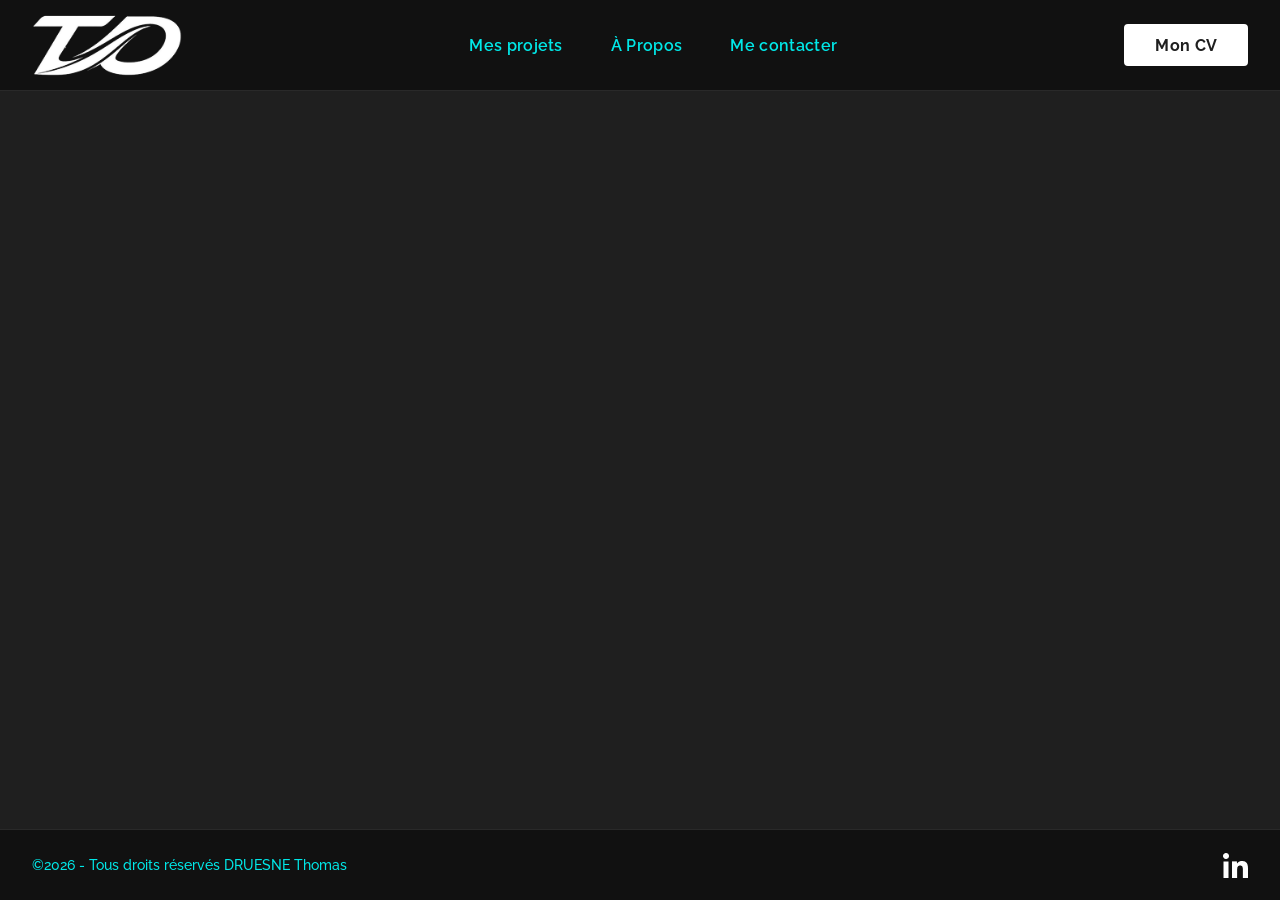
==== a-propos.html @ dc8524ae "first commit" ====
<!DOCTYPE html>
<html lang="fr">
<head>
  <meta charset="UTF-8" />
  <meta name="viewport" content="width=device-width, initial-scale=1.0" />
  <title>Portfolio - À propos</title>
  <link rel="preconnect" href="https://fonts.googleapis.com" />
  <link rel="preconnect" href="https://fonts.gstatic.com" crossorigin />
  <link rel="stylesheet" href="css/style.css" />
  <link rel="stylesheet" href="css/header-footer.css" />
  <link rel="stylesheet" href="css/a-propos.css" />
</head>
<body>

  <header>
    <div class="header-inner">
      <a href="index.html" class="logo">
        <img src="img/logo-portfolio-white.png" alt="Logo TO" />
      </a>
      <nav id="main-nav">
        <a href="projets.html">Mes projets</a>
        <a href="a-propos.html">À Propos</a>
        <a href="contact.html">Me contacter</a>
      </nav>
      <a href="cv.html" class="btn-cv">Mon CV</a>
      <button class="hamburger" id="hamburger" aria-label="Menu">
        <span></span>
        <span></span>
        <span></span>
      </button>
    </div>
  </header>

  <main>
  </main>

  <footer>
    <div class="footer-inner">
      <p class="footer-copy">©2026 - Tous droits réservés DRUESNE Thomas</p>
      <a href="https://www.linkedin.com/in/thomas-druesne-webdesign-developpeur/" class="footer-linkedin" target="_blank" rel="noopener">
        <img src="img/logo_lkd_footer.png" alt="LinkedIn" />
      </a>
    </div>
  </footer>

  <script src="js/main.js"></script>
  <script src="js/a-propos.js"></script>
</body>
</html>
---- css/style.css ----
@import url('https://fonts.googleapis.com/css2?family=Raleway:wght@300;400;500;600;700;800&display=swap');

/* ===== Variables ===== */
:root {
  --bg:        #1F1F1F;
  --primary:   #FFFFFF;
  --secondary: #00E8E8;
  --max-width: 1500px;
}

/* ===== Reset ===== */
*, *::before, *::after {
  margin: 0;
  padding: 0;
  box-sizing: border-box;
}

/* ===== Base ===== */
html {
  font-size: 16px;
  scroll-behavior: smooth;
}

body {
  font-family: 'Raleway', sans-serif;
  background-color: var(--bg);
  color: var(--primary);
  display: flex;
  flex-direction: column;
  min-height: 100vh;
}

/* ===== Conteneur ===== */
.container {
  width: 100%;
  max-width: var(--max-width);
  margin: 0 auto;
  padding: 0 2rem;
}

/* ===== Boutons globaux ===== */
.btn {
  display: inline-block;
  padding: 0.65rem 1.6rem;
  border-radius: 4px;
  font-family: 'Raleway', sans-serif;
  font-size: 0.95rem;
  font-weight: 700;
  text-decoration: none;
  letter-spacing: 0.02em;
  cursor: pointer;
  border: 2px solid transparent;
  transition: background 0.3s ease, color 0.3s ease, border-color 0.3s ease;
}

.btn-outline {
  border-color: var(--primary);
  color: var(--primary);
  background: transparent;
}

.btn-outline:hover {
  background: var(--primary);
  color: var(--bg);
}

.btn-outline-secondary {
  border-color: var(--secondary);
  color: var(--secondary);
  background: transparent;
}

.btn-outline-secondary:hover {
  background: var(--secondary);
  color: var(--bg);
}

/* Bouton filled secondaire → outline blanc au hover */
.btn-secondary-filled {
  background: var(--secondary);
  border-color: var(--secondary);
  color: var(--bg);
}

.btn-secondary-filled:hover {
  background: transparent;
  border-color: var(--primary);
  color: var(--primary);
}

/* ===== Titre de section ===== */
.section-header {
  text-align: center;
  margin-bottom: 3rem;
}

.section-title {
  font-size: 2rem;
  font-weight: 800;
  color: var(--primary);
  display: inline-block;
  position: relative;
  padding-bottom: 0.75rem;
}

.section-title::after {
  content: '';
  position: absolute;
  bottom: 0;
  left: 0;
  width: 100%;   /* même largeur que le texte du titre */
  height: 3px;
  background: var(--secondary);
  border-radius: 2px;
}

/* ===== Contenu principal ===== */
main {
  flex: 1;
}
---- css/header-footer.css ----
/* ============================================================
   HEADER
============================================================ */
header {
  width: 100%;
  background-color: #111111;
  border-bottom: 1px solid rgba(255, 255, 255, 0.1);
  position: sticky;
  top: 0;
  z-index: 100;
}

.header-inner {
  max-width: var(--max-width);
  margin: 0 auto;
  padding: 0 2rem;
  height: 90px;
  display: flex;
  align-items: center;
  justify-content: space-between;
}

.logo img {
  width: 150px;
  height: auto;
  display: block;
  object-fit: contain;
}

/* Logo texte temporaire (en attendant logo-portfolio-white.png) */
.logo-text {
  font-family: 'Raleway', sans-serif;
  font-size: 2.4rem;
  font-weight: 800;
  color: var(--primary);
  letter-spacing: -0.04em;
  font-style: italic;
}

.logo-text span {
  color: var(--secondary);
}

/* Nav links */
header nav {
  display: flex;
  align-items: center;
  gap: 3rem;
}

header nav a {
  position: relative;
  color: var(--secondary);
  text-decoration: none;
  font-size: 1rem;
  font-weight: 600;
  letter-spacing: 0.02em;
  transition: color 0.3s ease;
}

/* Trait progressif gauche → droite */
header nav a::after {
  content: '';
  position: absolute;
  bottom: -5px;
  left: 0;
  width: 0;
  height: 2px;
  background-color: var(--primary);
  transition: width 0.35s ease;
}

header nav a:hover {
  color: var(--primary);
}

header nav a:hover::after {
  width: 100%;
}

/* Bouton Mon CV */
.btn-cv {
  display: inline-block;
  padding: 0.6rem 1.8rem;
  border: 2px solid var(--primary);
  border-radius: 4px;
  color: var(--bg);
  background: var(--primary);
  text-decoration: none;
  font-family: 'Raleway', sans-serif;
  font-size: 1rem;
  font-weight: 700;
  letter-spacing: 0.02em;
  transition: background 0.3s ease, color 0.3s ease, border-color 0.3s ease;
}

.btn-cv:hover {
  background: transparent;
  color: var(--secondary);
  border-color: var(--secondary);
}

/* Hamburger */
.hamburger {
  display: none;
  flex-direction: column;
  gap: 5px;
  cursor: pointer;
  background: none;
  border: none;
  padding: 0;
}

.hamburger span {
  display: block;
  width: 26px;
  height: 2px;
  background-color: var(--primary);
  transition: transform 0.3s, opacity 0.3s;
}

/* ============================================================
   FOOTER
============================================================ */
footer {
  width: 100%;
  background-color: #111111;
  border-top: 1px solid rgba(255, 255, 255, 0.1);
}

.footer-inner {
  max-width: var(--max-width);
  margin: 0 auto;
  padding: 1.4rem 2rem;
  display: flex;
  align-items: center;
  justify-content: space-between;
}

.footer-copy {
  color: var(--secondary);
  font-size: 0.875rem;
  font-weight: 500;
}

.footer-linkedin img {
  width: 25px;
  height: 25px;
  display: block;
  transition: opacity 0.2s;
}

.footer-linkedin:hover img {
  opacity: 0.7;
}

/* ============================================================
   RESPONSIVE HEADER / FOOTER
============================================================ */

/* Laptop — 1200px */
@media (max-width: 1200px) {
  header nav {
    gap: 2rem;
  }
}

/* Tablette — 900px */
@media (max-width: 900px) {
  .header-inner {
    height: 70px;
  }

  .logo img {
    width: 140px;
    height: auto;
  }

  header nav {
    display: none;
    position: fixed;
    top: 70px;
    left: 0;
    width: 100%;
    flex-direction: column;
    align-items: center;
    gap: 2rem;
    padding: 2rem 0;
    background-color: #111111;
    z-index: 999;
  }

  header nav.open {
    display: flex;
  }

  .btn-cv {
    display: none;
  }

  .hamburger {
    display: flex;
  }
}

/* Mobile — 400px */
@media (max-width: 400px) {
  .header-inner {
    padding: 0 1rem;
    height: 60px;
  }

  .logo img {
    width: 110px;
  }

  header nav {
    top: 60px;
  }

  .footer-inner {
    padding: 1rem;
    flex-direction: column;
    gap: 0.75rem;
    text-align: center;
  }
}
---- css/a-propos.css ----
/* Styles spécifiques à la page À propos */
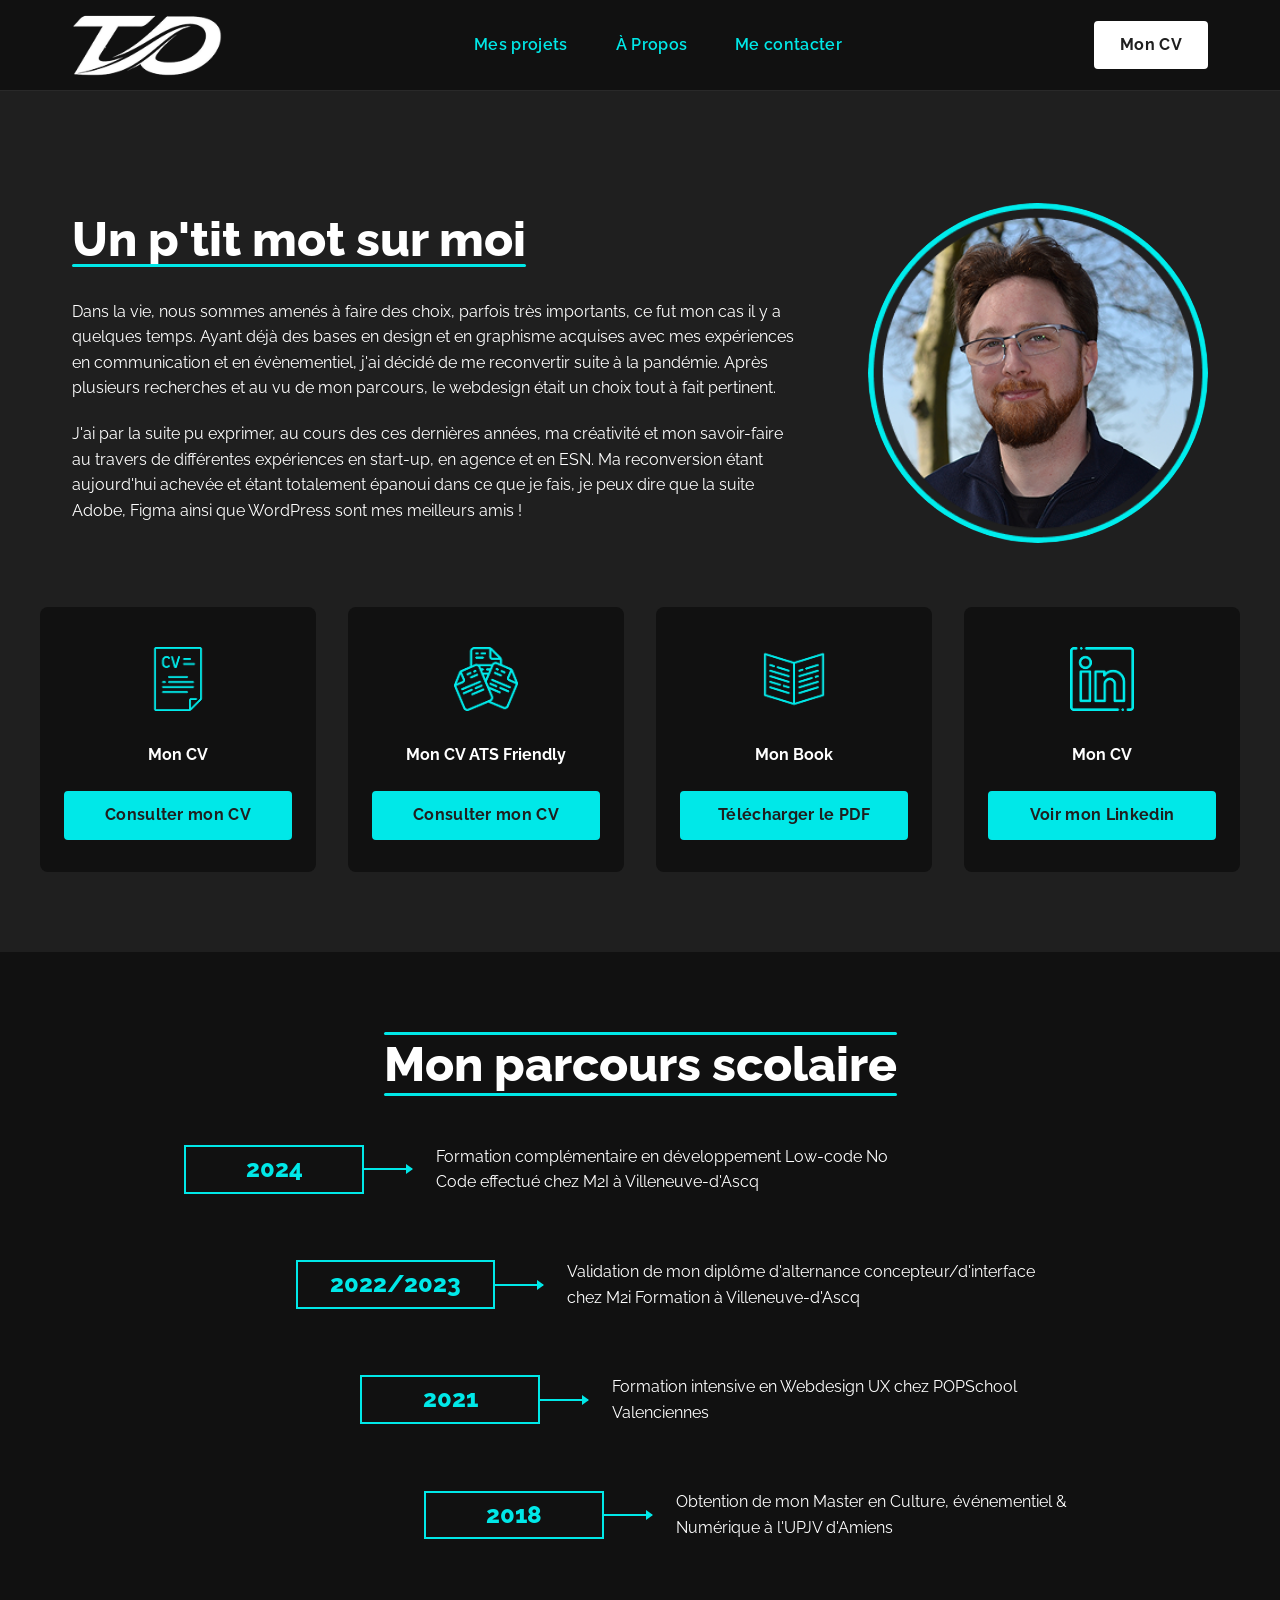
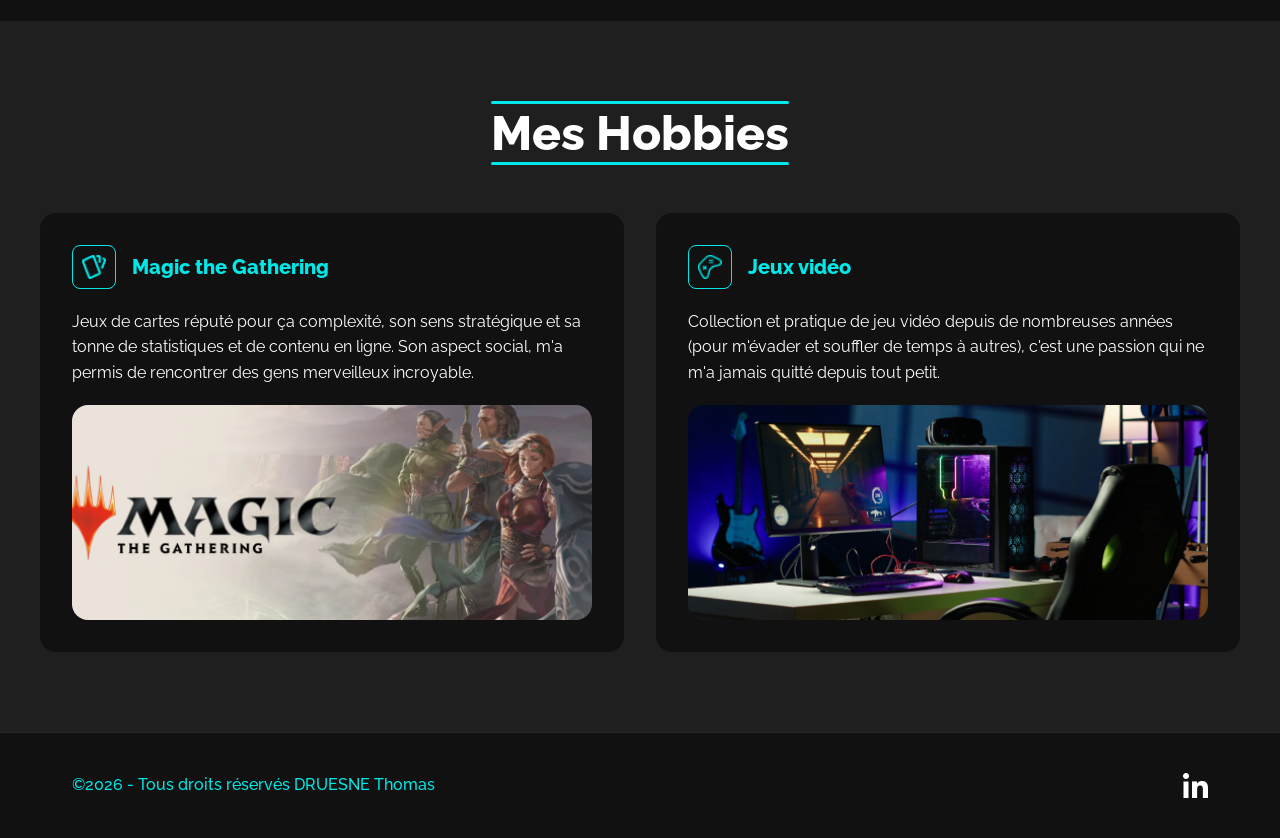
==== commit 862a7c21: "MAJ cards projet + paga à propos" ====
--- a/a-propos.html
+++ b/a-propos.html
@@ -32,6 +32,141 @@
   </header>
 
   <main>
+
+    <!-- ===== INTRO ===== -->
+    <section class="apropos-intro">
+      <div class="apropos-intro-inner">
+        <div class="apropos-intro-content">
+          <h1 class="apropos-title">Un p'tit mot sur moi</h1>
+          <p>Dans la vie, nous sommes amenés à faire des choix, parfois très importants, ce fut mon cas il y a quelques temps. Ayant déjà des bases en design et en graphisme acquises avec mes expériences en communication et en évènementiel, j'ai décidé de me reconvertir suite à la pandémie. Après plusieurs recherches et au vu de mon parcours, le webdesign était un choix tout à fait pertinent.</p>
+          <p>J'ai par la suite pu exprimer, au cours des ces dernières années, ma créativité et mon savoir-faire au travers de différentes expériences en start-up, en agence et en ESN. Ma reconversion étant aujourd'hui achevée et étant totalement épanoui dans ce que je fais, je peux dire que la suite Adobe, Figma ainsi que WordPress sont mes meilleurs amis !</p>
+        </div>
+        <div class="apropos-intro-photo">
+          <img src="img/photo_profil_a_propos.png" alt="Thomas Druesne" />
+        </div>
+      </div>
+    </section>
+
+    <!-- ===== CARDS ===== -->
+    <section class="apropos-cards-section">
+      <div class="apropos-cards-inner">
+        <div class="apropos-cards-track" id="apropos-track">
+
+          <div class="apropos-card">
+            <div class="apropos-card-picto">
+              <img src="img/picto_cv_a_propos.png" alt="Mon CV" />
+            </div>
+            <h3>Mon CV</h3>
+            <a href="img/CV_DRUESNE_Thomas.pdf" class="btn btn-secondary-filled" download>Consulter mon CV</a>
+          </div>
+
+          <div class="apropos-card">
+            <div class="apropos-card-picto">
+              <img src="img/picto_cv_ats_a_propos.png" alt="Mon CV ATS Friendly" />
+            </div>
+            <h3>Mon CV ATS Friendly</h3>
+            <a href="#" class="btn btn-secondary-filled">Consulter mon CV</a>
+          </div>
+
+          <div class="apropos-card">
+            <div class="apropos-card-picto">
+              <img src="img/picto_book_a_propos.png" alt="Mon Book" />
+            </div>
+            <h3>Mon Book</h3>
+            <a href="#" class="btn btn-secondary-filled">Télécharger le PDF</a>
+          </div>
+
+          <div class="apropos-card">
+            <div class="apropos-card-picto">
+              <img src="img/picto_linkedin_a_propos.png" alt="LinkedIn" />
+            </div>
+            <h3>Mon CV</h3>
+            <a href="https://www.linkedin.com/in/thomas-druesne-webdesign-developpeur/" class="btn btn-secondary-filled" target="_blank" rel="noopener">Voir mon Linkedin</a>
+          </div>
+
+        </div>
+
+        <div class="apropos-cards-nav" id="apropos-nav">
+          <button class="apropos-nav-btn" id="apropos-prev" aria-label="Précédent">&#8249;</button>
+          <button class="apropos-nav-btn" id="apropos-next" aria-label="Suivant">&#8250;</button>
+        </div>
+      </div>
+    </section>
+
+    <!-- ===== PARCOURS SCOLAIRE ===== -->
+    <section class="scolaire">
+      <div class="scolaire-inner">
+        <div class="section-header">
+          <h2 class="section-title section-title--lines">Mon parcours scolaire</h2>
+        </div>
+        <div class="scolaire-list">
+
+          <div class="scolaire-item">
+            <div class="scolaire-year-box">2024</div>
+            <div class="scolaire-connector"></div>
+            <p class="scolaire-desc">Formation complémentaire en développement Low-code No Code effectué chez M2I à Villeneuve-d'Ascq</p>
+          </div>
+
+          <div class="scolaire-item">
+            <div class="scolaire-year-box">2022/2023</div>
+            <div class="scolaire-connector"></div>
+            <p class="scolaire-desc">Validation de mon diplôme d'alternance concepteur/d'interface chez M2i Formation à Villeneuve-d'Ascq</p>
+          </div>
+
+          <div class="scolaire-item">
+            <div class="scolaire-year-box">2021</div>
+            <div class="scolaire-connector"></div>
+            <p class="scolaire-desc">Formation intensive en Webdesign UX chez POPSchool Valenciennes</p>
+          </div>
+
+          <div class="scolaire-item">
+            <div class="scolaire-year-box">2018</div>
+            <div class="scolaire-connector"></div>
+            <p class="scolaire-desc">Obtention de mon Master en Culture, événementiel &amp; Numérique à l'UPJV d'Amiens</p>
+          </div>
+
+        </div>
+      </div>
+    </section>
+
+    <!-- ===== HOBBIES ===== -->
+    <section class="hobbies">
+      <div class="hobbies-inner">
+        <div class="section-header">
+          <h2 class="section-title section-title--lines">Mes Hobbies</h2>
+        </div>
+        <div class="hobbies-grid">
+
+          <div class="hobbies-card">
+            <div class="hobbies-card-header">
+              <div class="hobbies-picto-box">
+                <img src="img/picto_cards_hobbies.png" alt="Magic the Gathering" />
+              </div>
+              <h3>Magic the Gathering</h3>
+            </div>
+            <p class="hobbies-desc">Jeux de cartes réputé pour ça complexité, son sens stratégique et sa tonne de statistiques et de contenu en ligne. Son aspect social, m'a permis de rencontrer des gens merveilleux incroyable.</p>
+            <div class="hobbies-img">
+              <img src="img/img_hobby_mtg_a_propos.png" alt="Magic the Gathering" />
+            </div>
+          </div>
+
+          <div class="hobbies-card">
+            <div class="hobbies-card-header">
+              <div class="hobbies-picto-box">
+                <img src="img/picto_manette_hobbies.png" alt="Jeux vidéo" />
+              </div>
+              <h3>Jeux vidéo</h3>
+            </div>
+            <p class="hobbies-desc">Collection et pratique de jeu vidéo depuis de nombreuses années (pour m'évader et souffler de temps à autres), c'est une passion qui ne m'a jamais quitté depuis tout petit.</p>
+            <div class="hobbies-img">
+              <img src="img/img_hobby_jv_a_propos.png" alt="Jeux vidéo" />
+            </div>
+          </div>
+
+        </div>
+      </div>
+    </section>
+
   </main>
 
   <footer>
--- a/css/style.css
+++ b/css/style.css
@@ -1,11 +1,35 @@
 @import url('https://fonts.googleapis.com/css2?family=Raleway:wght@300;400;500;600;700;800&display=swap');
+
+/* ============================================================
+   GLOBAL STYLES - SPACING SYSTEM
+
+   This portfolio uses a 4px grid-based spacing system.
+   Base unit: 0.25rem = 4px (html font-size: 16px)
+
+   Standardized values:
+   - Font sizes: 0.75rem, 1rem, 1.25rem, 1.5rem, 2rem, 2.5rem, 3rem, 4rem
+   - Spacing: 0.25rem, 0.5rem, 0.75rem, 1rem, 1.25rem, 1.5rem, 2rem, 2.5rem, 3rem, etc.
+   - Gaps: same as spacing values
+
+   Design Tokens:
+   - --bg: #1F1F1F (dark background)
+   - --primary: #FFFFFF (white text/borders)
+   - --secondary: #00E8E8 (cyan accent)
+   - --max-width: 1200px (container max-width)
+
+   Responsive Breakpoints:
+   - Desktop: 1200px+
+   - Laptop: 1200px
+   - Tablet: 900px
+   - Mobile: 400px
+============================================================ */
 
 /* ===== Variables ===== */
 :root {
   --bg:        #1F1F1F;
   --primary:   #FFFFFF;
   --secondary: #00E8E8;
-  --max-width: 1500px;
+  --max-width: 1200px;
 }
 
 /* ===== Reset ===== */
@@ -28,6 +52,11 @@
   display: flex;
   flex-direction: column;
   min-height: 100vh;
+  line-height: 1.3rem;
+}
+
+h1, h2, h3, h4, h5, h6 {
+  line-height: 2rem;
 }
 
 /* ===== Conteneur ===== */
@@ -41,10 +70,10 @@
 /* ===== Boutons globaux ===== */
 .btn {
   display: inline-block;
-  padding: 0.65rem 1.6rem;
+  padding: 0.75rem 1.5rem;
   border-radius: 4px;
   font-family: 'Raleway', sans-serif;
-  font-size: 0.95rem;
+  font-size: 1rem;
   font-weight: 700;
   text-decoration: none;
   letter-spacing: 0.02em;
@@ -75,7 +104,7 @@
   color: var(--bg);
 }
 
-/* Bouton filled secondaire → outline blanc au hover */
+/* Bouton filled secondaire → fond blanc au hover */
 .btn-secondary-filled {
   background: var(--secondary);
   border-color: var(--secondary);
@@ -83,9 +112,9 @@
 }
 
 .btn-secondary-filled:hover {
-  background: transparent;
+  background: var(--primary);
   border-color: var(--primary);
-  color: var(--primary);
+  color: var(--bg);
 }
 
 /* ===== Titre de section ===== */
@@ -100,7 +129,7 @@
   color: var(--primary);
   display: inline-block;
   position: relative;
-  padding-bottom: 0.75rem;
+  padding-bottom: 1rem;
 }
 
 .section-title::after {
@@ -118,3 +147,44 @@
 main {
   flex: 1;
 }
+
+/* ===== Back to top ===== */
+.back-to-top {
+  position: fixed;
+  bottom: 2rem;
+  right: 2rem;
+  width: 48px;
+  height: 48px;
+  border-radius: 50%;
+  background: var(--secondary);
+  border: none;
+  cursor: pointer;
+  display: flex;
+  align-items: center;
+  justify-content: center;
+  z-index: 999;
+  opacity: 0;
+  visibility: hidden;
+  transform: translateY(12px);
+  transition: opacity 0.35s ease, visibility 0.35s ease, transform 0.35s ease,
+              background 0.3s ease;
+}
+
+.back-to-top.visible {
+  opacity: 1;
+  visibility: visible;
+  transform: translateY(0);
+}
+
+.back-to-top svg {
+  stroke: var(--bg);
+  transition: stroke 0.3s ease;
+}
+
+.back-to-top:hover {
+  background: var(--primary);
+}
+
+.back-to-top:hover svg {
+  stroke: var(--secondary);
+}
--- a/css/header-footer.css
+++ b/css/header-footer.css
@@ -1,3 +1,11 @@
+/* ============================================================
+   HEADER & FOOTER
+
+   SPACING SYSTEM: 4px grid
+   All spacing and dimensions follow multiples of 4px (0.25rem increments)
+   Font sizes: 0.75rem, 1rem, 1.25rem, 1.5rem, 2rem, 2.5rem, etc.
+============================================================ */
+
 /* ============================================================
    HEADER
 ============================================================ */
@@ -8,6 +16,7 @@
   position: sticky;
   top: 0;
   z-index: 100;
+  margin-bottom: 32px;
 }
 
 .header-inner {
@@ -30,7 +39,7 @@
 /* Logo texte temporaire (en attendant logo-portfolio-white.png) */
 .logo-text {
   font-family: 'Raleway', sans-serif;
-  font-size: 2.4rem;
+  font-size: 2.5rem;
   font-weight: 800;
   color: var(--primary);
   letter-spacing: -0.04em;
@@ -81,7 +90,7 @@
 /* Bouton Mon CV */
 .btn-cv {
   display: inline-block;
-  padding: 0.6rem 1.8rem;
+  padding: 0.75rem 1.5rem;
   border: 2px solid var(--primary);
   border-radius: 4px;
   color: var(--bg);
@@ -104,7 +113,7 @@
 .hamburger {
   display: none;
   flex-direction: column;
-  gap: 5px;
+  gap: 0.25rem;
   cursor: pointer;
   background: none;
   border: none;
@@ -131,7 +140,7 @@
 .footer-inner {
   max-width: var(--max-width);
   margin: 0 auto;
-  padding: 1.4rem 2rem;
+  padding: 1.5rem 2rem;
   display: flex;
   align-items: center;
   justify-content: space-between;
@@ -139,7 +148,7 @@
 
 .footer-copy {
   color: var(--secondary);
-  font-size: 0.875rem;
+  font-size: 1rem;
   font-weight: 500;
 }
 
@@ -148,6 +157,7 @@
   height: 25px;
   display: block;
   transition: opacity 0.2s;
+  margin: 16px 0;
 }
 
 .footer-linkedin:hover img {
--- a/css/a-propos.css
+++ b/css/a-propos.css
@@ -1 +1,576 @@
-/* Styles spécifiques à la page À propos */
+/* ============================================================
+   PAGE À PROPOS
+
+   SPACING SYSTEM: 4px grid
+   BREAKPOINTS: 1200px (laptop), 900px (tablet), 400px (mobile)
+============================================================ */
+
+/* ============================================================
+   INTRO
+============================================================ */
+.apropos-intro {
+  padding: 5rem 2rem 4rem;
+  max-width: var(--max-width);
+  margin: 0 auto;
+}
+
+.apropos-intro-inner {
+  display: flex;
+  align-items: center;
+  justify-content: space-between;
+  gap: 4rem;
+}
+
+.apropos-intro-content {
+  flex: 1;
+}
+
+.apropos-title {
+  font-size: 3rem;
+  font-weight: 800;
+  color: var(--primary);
+  display: inline-block;
+  position: relative;
+  padding-bottom: 0.75rem;
+  margin-bottom: 2rem;
+}
+
+.apropos-title::after {
+  content: '';
+  position: absolute;
+  bottom: 0;
+  left: 0;
+  width: 100%;
+  height: 3px;
+  background: var(--secondary);
+  border-radius: 2px;
+}
+
+.apropos-intro-content p {
+  font-size: 1rem;
+  color: var(--primary);
+  line-height: 1.6em;
+  margin-bottom: 1.25rem;
+}
+
+.apropos-intro-content p:last-child {
+  margin-bottom: 0;
+}
+
+/* Photo circulaire avec animation au hover */
+.apropos-intro-photo {
+  flex-shrink: 0;
+  position: relative;
+  display: inline-block;
+}
+
+.apropos-intro-photo img {
+  width: 340px;
+  height: 340px;
+  border-radius: 50%;
+  object-fit: cover;
+  display: block;
+}
+
+/* Cercle qui s'agrandit depuis le bord de la photo au hover */
+.apropos-intro-photo::after {
+  content: '';
+  position: absolute;
+  inset: 0;
+  border-radius: 50%;
+  border: 3px solid var(--secondary);
+  opacity: 0;
+  transform: scale(1);
+  transition: transform 0.45s ease, opacity 0.35s ease;
+  pointer-events: none;
+}
+
+.apropos-intro-photo:hover::after {
+  opacity: 1;
+  transform: scale(1.08);
+}
+
+/* ============================================================
+   CARDS
+============================================================ */
+.apropos-cards-section {
+  padding: 0 2rem 5rem;
+}
+
+.apropos-cards-inner {
+  max-width: var(--max-width);
+  margin: 0 auto;
+  position: relative;
+}
+
+.apropos-cards-track {
+  display: grid;
+  grid-template-columns: repeat(4, 1fr);
+  gap: 2rem;
+}
+
+.apropos-card {
+  background: #111111;
+  border-radius: 8px;
+  padding: 2rem 1.5rem;
+  display: flex;
+  flex-direction: column;
+  align-items: center;
+  text-align: center;
+  gap: 1.25rem;
+  transition: box-shadow 0.3s ease;
+}
+
+.apropos-card:hover {
+  box-shadow: 0 0 20px rgba(0, 237, 237, 0.3);
+}
+
+.apropos-card-picto {
+  display: flex;
+  align-items: center;
+  justify-content: center;
+  height: 80px;
+}
+
+.apropos-card-picto img {
+  width: 64px;
+  height: 64px;
+  object-fit: contain;
+}
+
+.apropos-card h3 {
+  font-size: 1rem;
+  font-weight: 700;
+  color: var(--primary);
+}
+
+.apropos-card .btn {
+  width: 100%;
+  text-align: center;
+  margin-top: auto;
+}
+
+/* Boutons nav carousel (masqués sur desktop) */
+.apropos-cards-nav {
+  display: none;
+  justify-content: center;
+  gap: 1rem;
+  margin-top: 1.5rem;
+}
+
+.apropos-nav-btn {
+  width: 40px;
+  height: 40px;
+  border-radius: 50%;
+  border: 2px solid var(--secondary);
+  background: transparent;
+  color: var(--secondary);
+  font-size: 1.5rem;
+  line-height: 1;
+  cursor: pointer;
+  display: flex;
+  align-items: center;
+  justify-content: center;
+  transition: background 0.3s ease, color 0.3s ease;
+}
+
+.apropos-nav-btn:hover {
+  background: var(--secondary);
+  color: var(--bg);
+}
+
+/* ============================================================
+   TITRE DOUBLE LIGNE
+   (section-title--lines est défini dans index.css,
+    on le redéclare ici car a-propos ne charge pas index.css)
+============================================================ */
+.section-title--lines {
+  font-size: 3rem;
+  display: inline-block;
+  position: relative;
+  padding-top: 1rem;
+  padding-bottom: 1rem;
+}
+
+.section-title--lines::before {
+  content: '';
+  position: absolute;
+  top: 0;
+  left: 0;
+  width: 100%;
+  height: 3px;
+  background: var(--secondary);
+  border-radius: 2px;
+}
+
+.section-title--lines::after {
+  content: '';
+  position: absolute;
+  bottom: 0;
+  left: 0;
+  width: 100%;
+  height: 3px;
+  background: var(--secondary);
+  border-radius: 2px;
+}
+
+/* ============================================================
+   PARCOURS SCOLAIRE
+============================================================ */
+.scolaire {
+  background: #111111;
+  padding: 5rem 2rem;
+}
+
+.scolaire-inner {
+  max-width: var(--max-width);
+  margin: 0 auto;
+}
+
+.scolaire-list {
+  margin-top: 1rem;
+}
+
+.scolaire-item {
+  display: flex;
+  align-items: center;
+  margin-bottom: 4rem;
+}
+
+.scolaire-item:last-child {
+  margin-bottom: 0;
+}
+
+/* Indentation croissante vers la droite */
+.scolaire-item:nth-child(1) { padding-left: 9rem; }
+.scolaire-item:nth-child(2) { padding-left: 16rem; }
+.scolaire-item:nth-child(3) { padding-left: 20rem; }
+.scolaire-item:nth-child(4) { padding-left: 24rem; }
+
+/* Boîte année */
+.scolaire-year-box {
+  border: 2px solid var(--secondary);
+  padding: 0.75rem 2rem;
+  min-width: 180px;
+  text-align: center;
+  font-size: 1.5rem;
+  font-weight: 800;
+  color: var(--secondary);
+  flex-shrink: 0;
+  white-space: nowrap;
+}
+
+/* Ligne de connexion avec flèche */
+.scolaire-connector {
+  position: relative;
+  width: 3rem;
+  height: 2px;
+  background: var(--secondary);
+  flex-shrink: 0;
+}
+
+.scolaire-connector::after {
+  content: '';
+  position: absolute;
+  right: -1px;
+  top: 50%;
+  transform: translateY(-50%);
+  width: 0;
+  height: 0;
+  border-top: 5px solid transparent;
+  border-bottom: 5px solid transparent;
+  border-left: 7px solid var(--secondary);
+}
+
+/* Texte de description */
+.scolaire-desc {
+  font-size: 1rem;
+  color: var(--primary);
+  line-height: 1.6em;
+  padding-left: 1.5rem;
+  max-width: 500px;
+}
+
+/* ============================================================
+   HOBBIES
+============================================================ */
+.hobbies {
+  padding: 5rem 2rem;
+}
+
+.hobbies-inner {
+  max-width: var(--max-width);
+  margin: 0 auto;
+}
+
+.hobbies-grid {
+  display: grid;
+  grid-template-columns: 1fr 1fr;
+  gap: 2rem;
+}
+
+.hobbies-card {
+  background: #111111;
+  border-radius: 16px;
+  padding: 2rem;
+  display: flex;
+  flex-direction: column;
+  gap: 1.25rem;
+  transition: box-shadow 0.3s ease;
+  cursor: pointer;
+}
+
+.hobbies-card:hover {
+  box-shadow: 0 0 20px rgba(0, 237, 237, 0.3);
+}
+
+.hobbies-card-header {
+  display: flex;
+  align-items: center;
+  gap: 1rem;
+}
+
+/* Boîte picto avec bordure cyan */
+.hobbies-picto-box {
+  width: 44px;
+  height: 44px;
+  border: 1px solid var(--secondary);
+  border-radius: 8px;
+  display: flex;
+  align-items: center;
+  justify-content: center;
+  flex-shrink: 0;
+  transition: transform 0.3s ease;
+}
+
+.hobbies-picto-box img {
+  width: 24px;
+  height: 24px;
+  object-fit: contain;
+  transition: transform 0.3s ease;
+}
+
+.hobbies-card:hover .hobbies-picto-box {
+  transform: scale(1.15);
+}
+
+.hobbies-card:hover .hobbies-picto-box img {
+  transform: scale(1.1);
+}
+
+.hobbies-card h3 {
+  font-size: 1.25rem;
+  font-weight: 800;
+  color: var(--secondary);
+}
+
+.hobbies-desc {
+  font-size: 1rem;
+  color: var(--primary);
+  line-height: 1.6em;
+}
+
+/* Image en bas de la card */
+.hobbies-img {
+  border-radius: 16px;
+  overflow: hidden;
+  margin-top: auto;
+}
+
+.hobbies-img img {
+  width: 100%;
+  height: 215px;
+  display: block;
+  object-fit: cover;
+}
+
+/* ============================================================
+   RESPONSIVE
+============================================================ */
+
+/* Laptop — 1200px */
+@media (max-width: 1200px) {
+  .apropos-intro-photo img {
+    width: 280px;
+    height: 280px;
+  }
+
+  /* Le pseudo-element suit automatiquement via inset: 0 */
+
+  .apropos-intro-inner {
+    gap: 3rem;
+  }
+
+  /* Scolaire : indentation légèrement réduite à 1200px */
+  .scolaire-item:nth-child(1) { padding-left: 7rem; }
+  .scolaire-item:nth-child(2) { padding-left: 13rem; }
+  .scolaire-item:nth-child(3) { padding-left: 17rem; }
+  .scolaire-item:nth-child(4) { padding-left: 21rem; }
+
+  .scolaire-year-box {
+    font-size: 1.35rem;
+    padding: 0.7rem 1.75rem;
+    min-width: 170px;
+  }
+}
+
+/* Tablette — 900px */
+@media (max-width: 900px) {
+  .apropos-intro {
+    padding: 4rem 2rem 3rem;
+  }
+
+  .apropos-cards-section {
+    padding: 0 2rem 4rem;
+  }
+
+  .apropos-intro-inner {
+    flex-direction: column-reverse;
+    gap: 2.5rem;
+    text-align: center;
+  }
+
+  .apropos-title::after {
+    left: 50%;
+    transform: translateX(-50%);
+  }
+
+  .apropos-intro-photo img {
+    width: 220px;
+    height: 220px;
+  }
+
+  /* Carousel sur tablette : 2 cards visibles */
+  .apropos-cards-inner {
+    overflow: hidden;
+  }
+
+  .apropos-cards-track {
+    display: flex;
+    transition: transform 0.4s ease;
+  }
+
+  .apropos-card {
+    flex: 0 0 calc(50% - 1rem);
+    min-width: calc(50% - 1rem);
+  }
+
+  .apropos-cards-nav {
+    display: flex;
+  }
+
+  /* Scolaire tablette : suppression de l'indentation, layout horizontal conservé */
+  .scolaire-item:nth-child(1),
+  .scolaire-item:nth-child(2),
+  .scolaire-item:nth-child(3),
+  .scolaire-item:nth-child(4) {
+    padding-left: 0;
+  }
+
+  .scolaire-item {
+    margin-bottom: 2.5rem;
+  }
+
+  .scolaire-year-box {
+    font-size: 1.1rem;
+    min-width: 130px;
+    padding: 0.6rem 1rem;
+  }
+
+  .scolaire-connector {
+    width: 1.5rem;
+  }
+
+  .scolaire-desc {
+    max-width: none;
+    font-size: 0.9rem;
+  }
+
+  /* Hobbies tablette : 1 colonne */
+  .hobbies-grid {
+    grid-template-columns: 1fr;
+  }
+
+  .hobbies {
+    padding: 4rem 2rem;
+  }
+
+  .hobbies-img img {
+    height: 180px;
+  }
+}
+
+/* Mobile — 400px */
+@media (max-width: 400px) {
+  .apropos-intro {
+    padding: 3rem 1rem 2.5rem;
+  }
+
+  .apropos-cards-section {
+    padding: 0 1rem 3rem;
+  }
+
+  .apropos-title {
+    font-size: 2rem;
+  }
+
+  .apropos-intro-photo img {
+    width: 180px;
+    height: 180px;
+  }
+
+  /* 1 card visible sur mobile */
+  .apropos-card {
+    flex: 0 0 100%;
+    min-width: 100%;
+  }
+
+  .apropos-cards-track {
+    gap: 1rem;
+  }
+
+  /* Scolaire mobile : empilement vertical */
+  .scolaire {
+    padding: 3rem 1rem;
+  }
+
+  .scolaire-item {
+    flex-direction: column;
+    align-items: flex-start;
+    gap: 0.75rem;
+    margin-bottom: 2rem;
+  }
+
+  .scolaire-connector {
+    display: none;
+  }
+
+  .scolaire-year-box {
+    min-width: unset;
+    font-size: 1rem;
+    padding: 0.5rem 1.25rem;
+  }
+
+  .scolaire-desc {
+    padding-left: 0;
+    max-width: 100%;
+    font-size: 0.875rem;
+  }
+
+  /* Hobbies mobile */
+  .hobbies {
+    padding: 3rem 1rem;
+  }
+
+  .hobbies-card {
+    padding: 1.5rem;
+  }
+
+  .hobbies-card h3 {
+    font-size: 1.1rem;
+  }
+
+  .hobbies-img img {
+    height: 150px;
+  }
+}
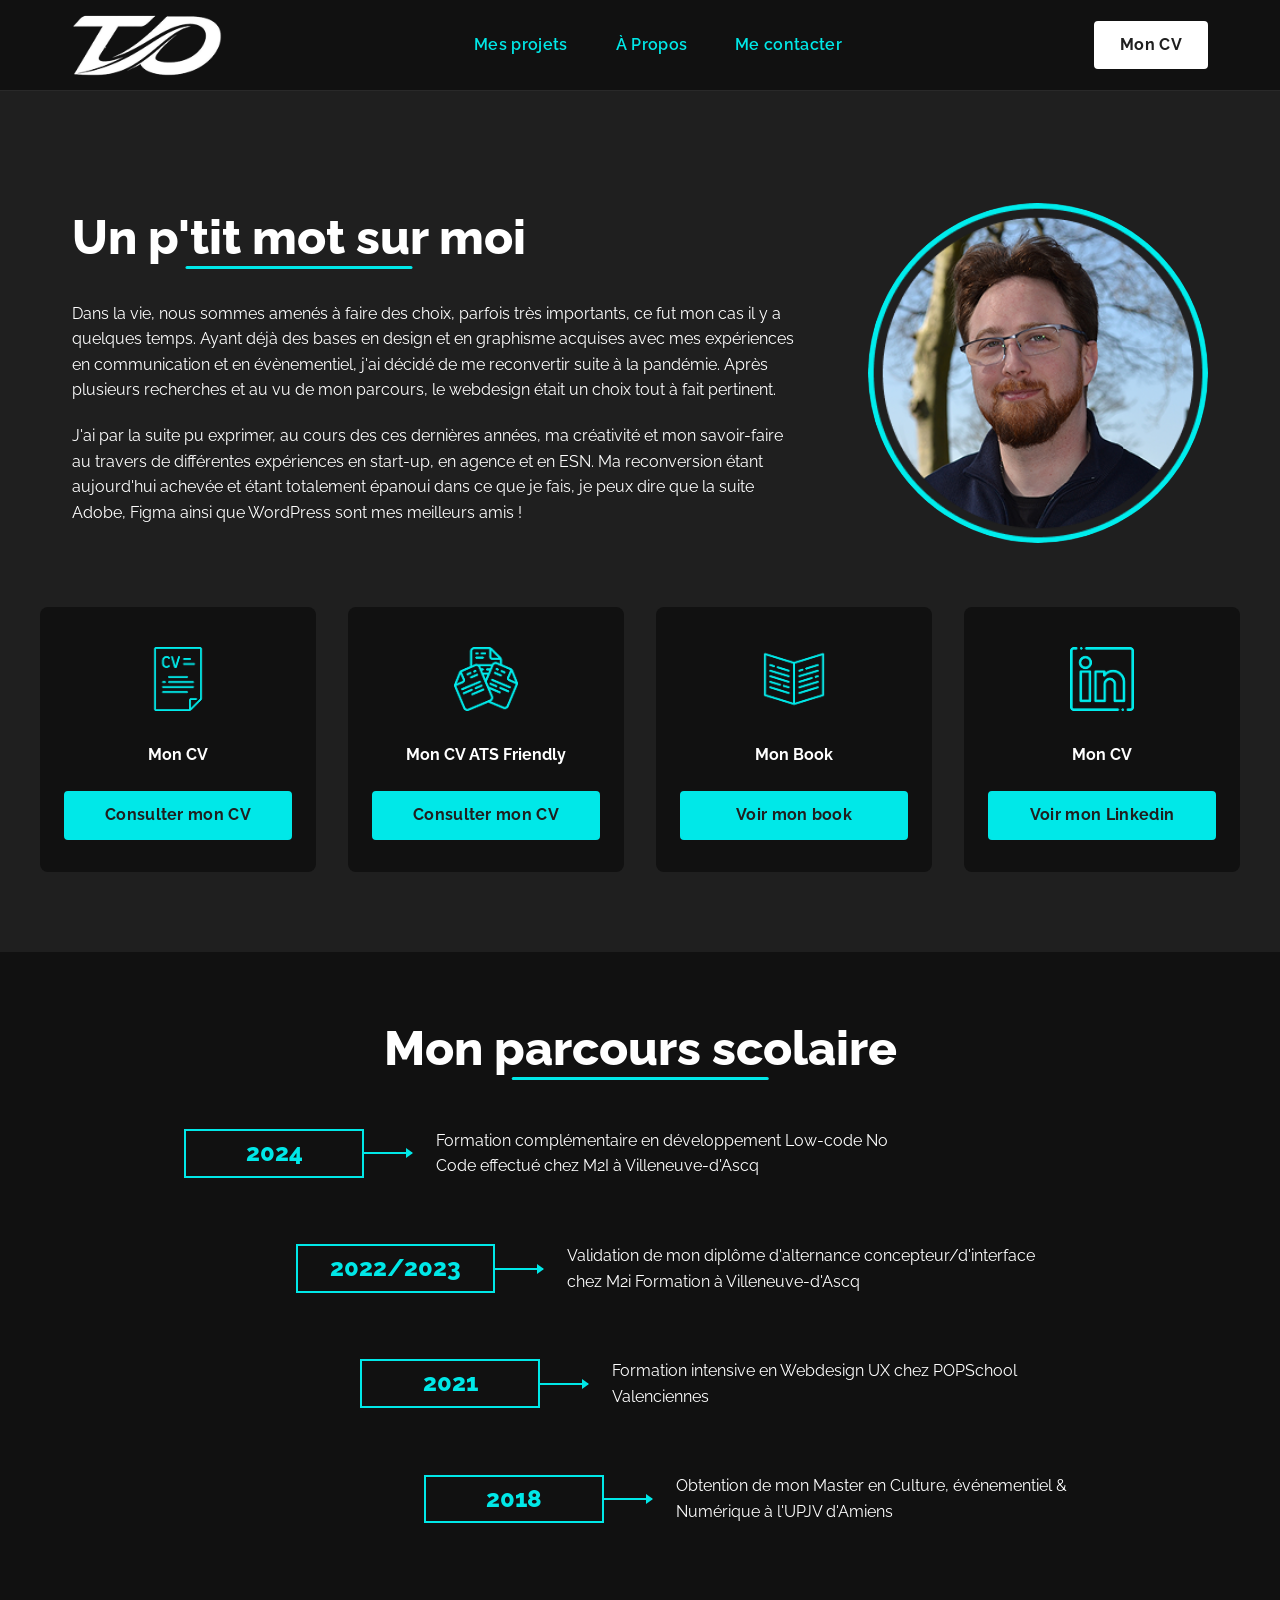
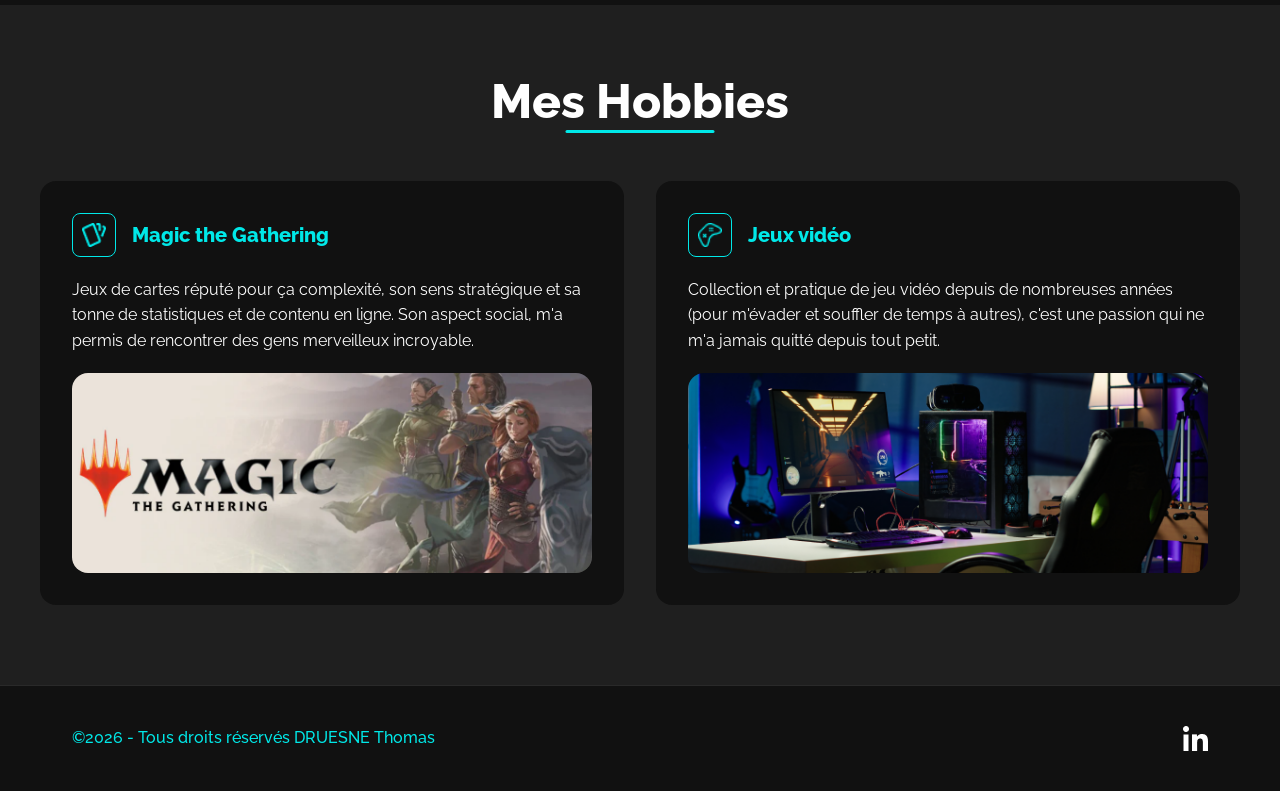
==== commit 8083e0c7: "Complete À Propos page development with all sections - Intro section with profile photo and circular" ====
--- a/a-propos.html
+++ b/a-propos.html
@@ -22,7 +22,7 @@
         <a href="a-propos.html">À Propos</a>
         <a href="contact.html">Me contacter</a>
       </nav>
-      <a href="cv.html" class="btn-cv">Mon CV</a>
+      <a href="img/CV_DRUESNE_Thomas.pdf" class="btn-cv" target="_blank" rel="noopener">Mon CV</a>
       <button class="hamburger" id="hamburger" aria-label="Menu">
         <span></span>
         <span></span>
@@ -73,7 +73,7 @@
               <img src="img/picto_book_a_propos.png" alt="Mon Book" />
             </div>
             <h3>Mon Book</h3>
-            <a href="#" class="btn btn-secondary-filled">Télécharger le PDF</a>
+            <a href="#" class="btn btn-secondary-filled">Voir mon book</a>
           </div>
 
           <div class="apropos-card">
--- a/css/a-propos.css
+++ b/css/a-propos.css
@@ -31,7 +31,7 @@
   color: var(--primary);
   display: inline-block;
   position: relative;
-  padding-bottom: 0.75rem;
+  padding-bottom: 1rem;
   margin-bottom: 2rem;
 }
 
@@ -39,8 +39,9 @@
   content: '';
   position: absolute;
   bottom: 0;
-  left: 0;
-  width: 100%;
+  left: 50%;
+  transform: translateX(-50%);
+  width: 50%;
   height: 3px;
   background: var(--secondary);
   border-radius: 2px;
@@ -188,27 +189,16 @@
   font-size: 3rem;
   display: inline-block;
   position: relative;
-  padding-top: 1rem;
   padding-bottom: 1rem;
-}
-
-.section-title--lines::before {
-  content: '';
-  position: absolute;
-  top: 0;
-  left: 0;
-  width: 100%;
-  height: 3px;
-  background: var(--secondary);
-  border-radius: 2px;
 }
 
 .section-title--lines::after {
   content: '';
   position: absolute;
   bottom: 0;
-  left: 0;
-  width: 100%;
+  left: 50%;
+  transform: translateX(-50%);
+  width: 50%;
   height: 3px;
   background: var(--secondary);
   border-radius: 2px;
@@ -379,7 +369,7 @@
 
 .hobbies-img img {
   width: 100%;
-  height: 215px;
+  height: 200px;
   display: block;
   object-fit: cover;
 }
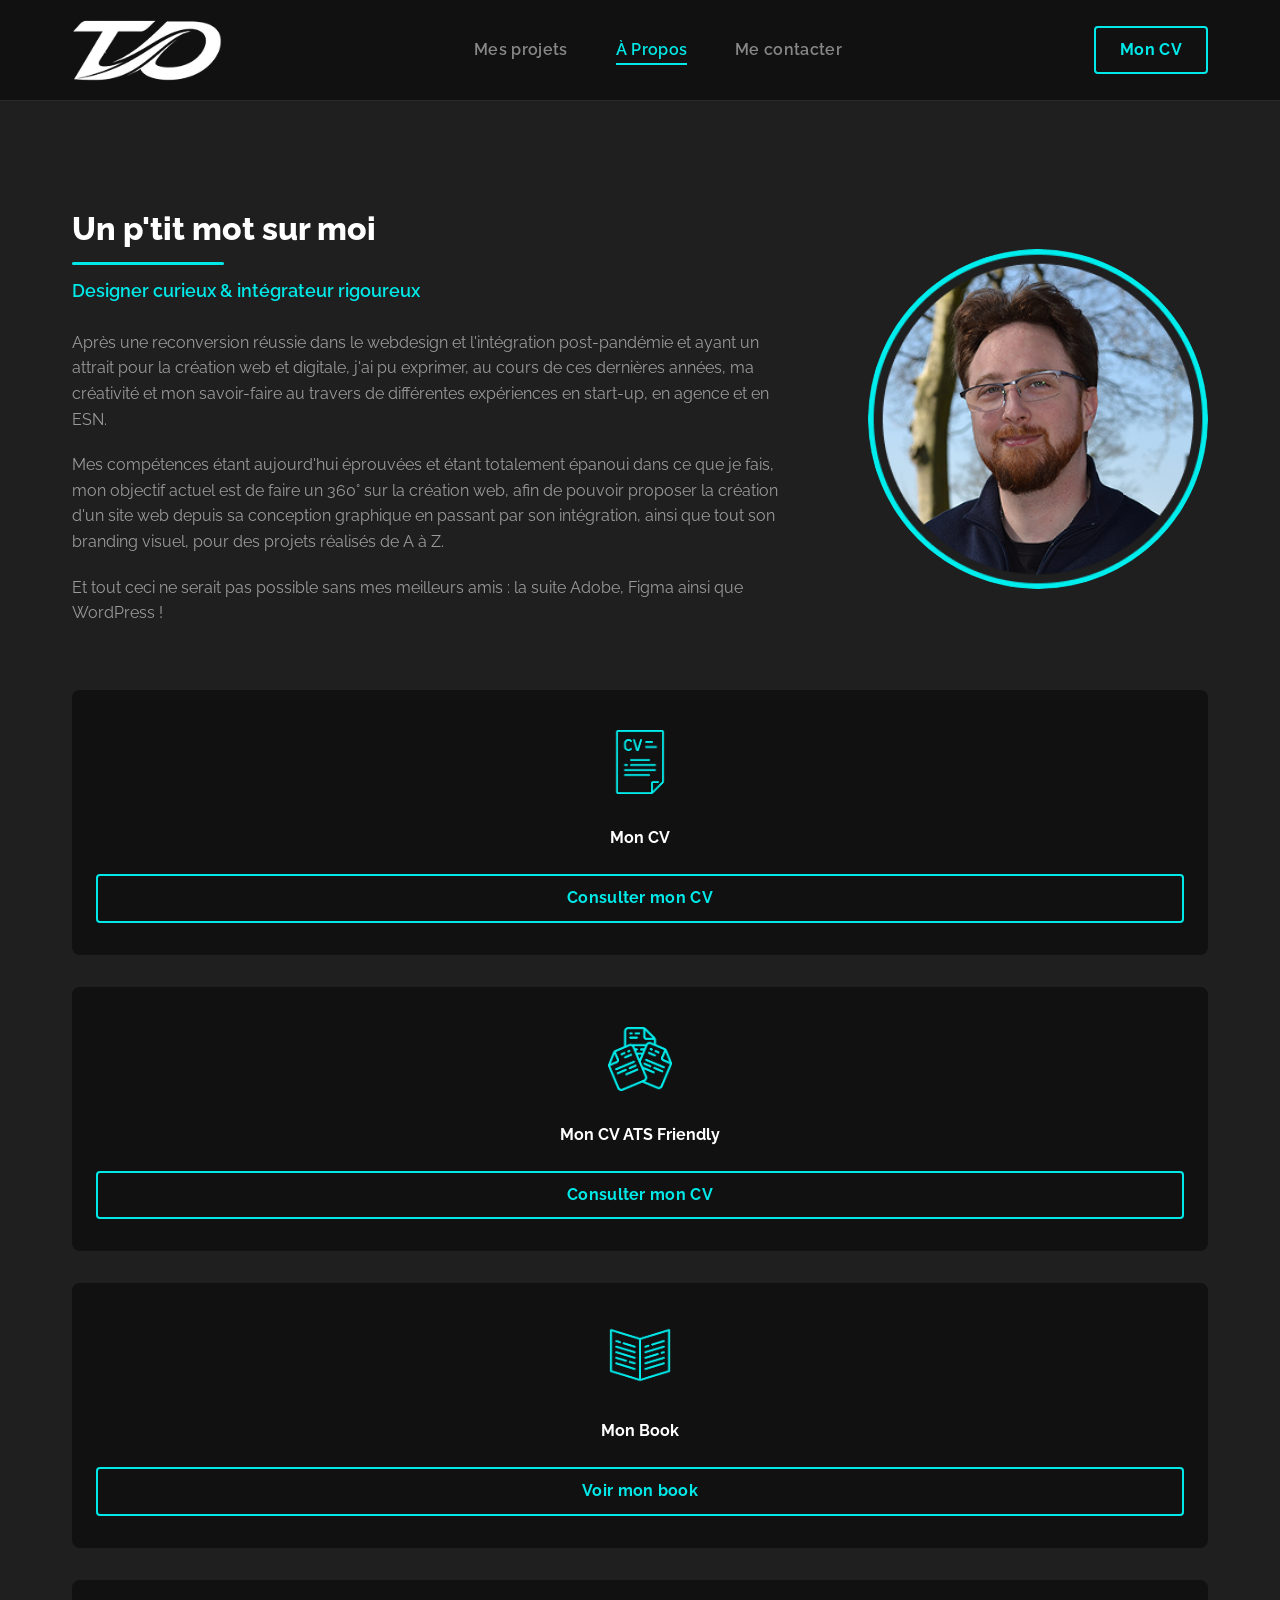
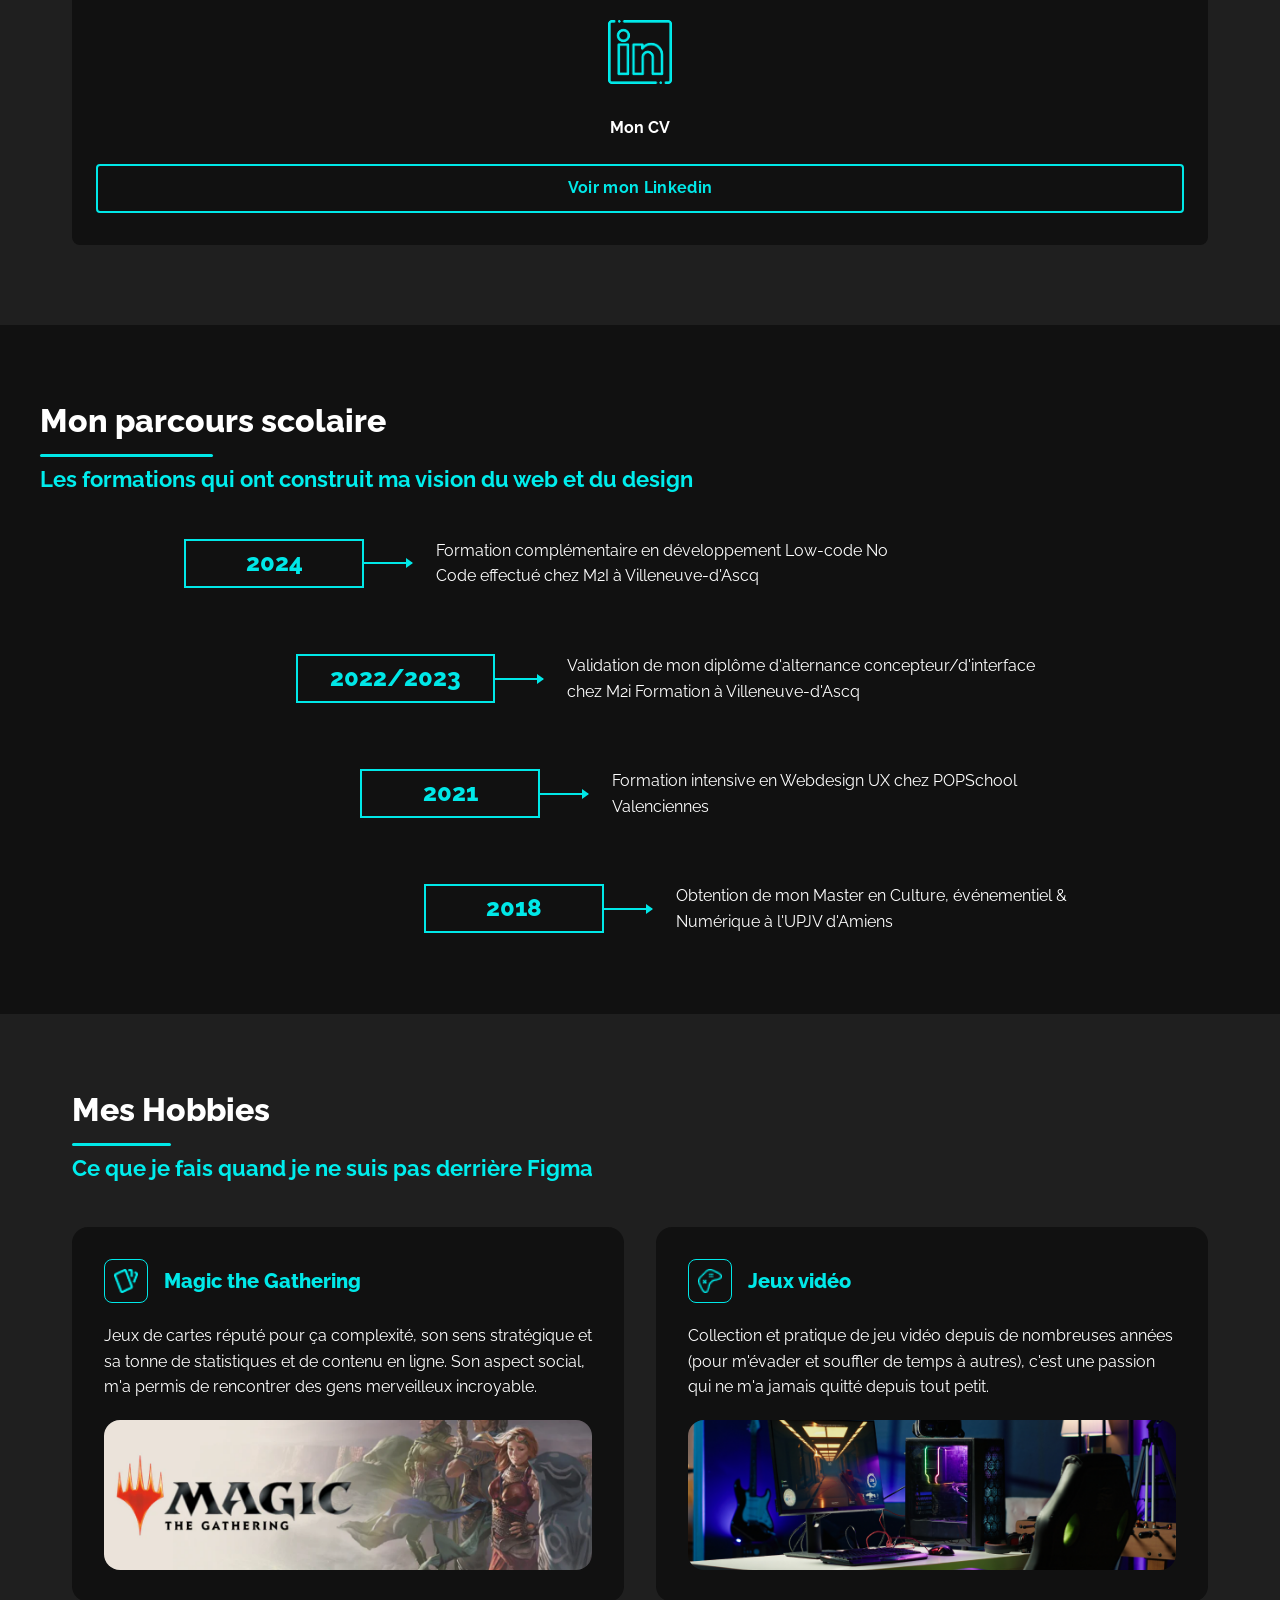
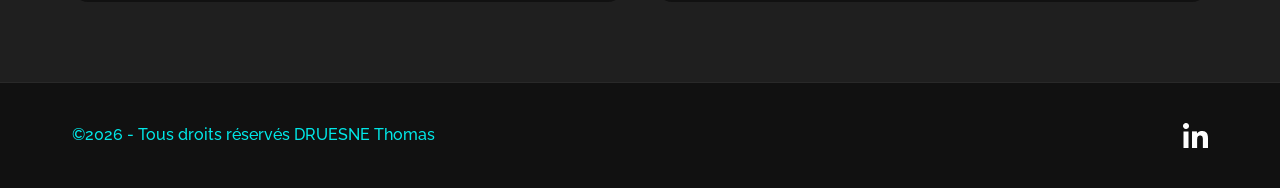
==== commit 27681eef: "MAJ responsive + contenu" ====
--- a/a-propos.html
+++ b/a-propos.html
@@ -38,8 +38,10 @@
       <div class="apropos-intro-inner">
         <div class="apropos-intro-content">
           <h1 class="apropos-title">Un p'tit mot sur moi</h1>
-          <p>Dans la vie, nous sommes amenés à faire des choix, parfois très importants, ce fut mon cas il y a quelques temps. Ayant déjà des bases en design et en graphisme acquises avec mes expériences en communication et en évènementiel, j'ai décidé de me reconvertir suite à la pandémie. Après plusieurs recherches et au vu de mon parcours, le webdesign était un choix tout à fait pertinent.</p>
-          <p>J'ai par la suite pu exprimer, au cours des ces dernières années, ma créativité et mon savoir-faire au travers de différentes expériences en start-up, en agence et en ESN. Ma reconversion étant aujourd'hui achevée et étant totalement épanoui dans ce que je fais, je peux dire que la suite Adobe, Figma ainsi que WordPress sont mes meilleurs amis !</p>
+          <p class="section-subtitle">Designer curieux & intégrateur rigoureux</p>
+          <p>Après une reconversion réussie dans le webdesign et l'intégration post-pandémie et ayant un attrait pour la création web et digitale, j'ai pu exprimer, au cours de ces dernières années, ma créativité et mon savoir-faire au travers de différentes expériences en start-up, en agence et en ESN.</p>
+          <p>Mes compétences étant aujourd'hui éprouvées et étant totalement épanoui dans ce que je fais, mon objectif actuel est de faire un 360° sur la création web, afin de pouvoir proposer la création d'un site web depuis sa conception graphique en passant par son intégration, ainsi que tout son branding visuel, pour des projets réalisés de A à Z.</p>
+          <p>Et tout ceci ne serait pas possible sans mes meilleurs amis : la suite Adobe, Figma ainsi que WordPress !</p>
         </div>
         <div class="apropos-intro-photo">
           <img src="img/photo_profil_a_propos.png" alt="Thomas Druesne" />
@@ -57,7 +59,7 @@
               <img src="img/picto_cv_a_propos.png" alt="Mon CV" />
             </div>
             <h3>Mon CV</h3>
-            <a href="img/CV_DRUESNE_Thomas.pdf" class="btn btn-secondary-filled" download>Consulter mon CV</a>
+            <a href="img/CV_DRUESNE_Thomas.pdf" class="btn btn-secondary-filled" target="_blank" rel="noopener">Consulter mon CV</a>
           </div>
 
           <div class="apropos-card">
@@ -65,7 +67,7 @@
               <img src="img/picto_cv_ats_a_propos.png" alt="Mon CV ATS Friendly" />
             </div>
             <h3>Mon CV ATS Friendly</h3>
-            <a href="#" class="btn btn-secondary-filled">Consulter mon CV</a>
+            <a href="img/CV_DRUESNE_Thomas_ATS_Friendly.pdf" class="btn btn-secondary-filled" target="_blank" rel="noopener">Consulter mon CV</a>
           </div>
 
           <div class="apropos-card">
@@ -98,6 +100,7 @@
       <div class="scolaire-inner">
         <div class="section-header">
           <h2 class="section-title section-title--lines">Mon parcours scolaire</h2>
+          <p class="section-subtitle">Les formations qui ont construit ma vision du web et du design</p>
         </div>
         <div class="scolaire-list">
 
@@ -134,6 +137,7 @@
       <div class="hobbies-inner">
         <div class="section-header">
           <h2 class="section-title section-title--lines">Mes Hobbies</h2>
+          <p class="section-subtitle">Ce que je fais quand je ne suis pas derrière Figma</p>
         </div>
         <div class="hobbies-grid">
 
--- a/css/style.css
+++ b/css/style.css
@@ -104,22 +104,21 @@
   color: var(--bg);
 }
 
-/* Bouton filled secondaire → fond blanc au hover */
+/* Bouton outline secondaire → cyan outline blanc au hover */
 .btn-secondary-filled {
-  background: var(--secondary);
+  background: transparent;
   border-color: var(--secondary);
-  color: var(--bg);
+  color: var(--secondary);
+  transition: color 0.35s ease, border-color 0.35s ease;
 }
 
 .btn-secondary-filled:hover {
-  background: var(--primary);
   border-color: var(--primary);
-  color: var(--bg);
-}
-
-/* ===== Titre de section ===== */
+  color: var(--primary);
+}
+
+/* ===== Titre de section — ALIGNÉ À GAUCHE ===== */
 .section-header {
-  text-align: center;
   margin-bottom: 3rem;
 }
 
@@ -132,15 +131,26 @@
   padding-bottom: 1rem;
 }
 
+/* Surlignage aligné à gauche (50% de la largeur) */
 .section-title::after {
   content: '';
   position: absolute;
   bottom: 0;
   left: 0;
-  width: 100%;   /* même largeur que le texte du titre */
+  width: 50%;
   height: 3px;
   background: var(--secondary);
   border-radius: 2px;
+}
+
+/* ===== Sous-titre de section ===== */
+.section-subtitle {
+  font-size: 1.375rem;
+  font-weight: 700;
+  color: #00EDED;
+  margin-top: 0.75rem;
+  margin-bottom: 2rem;
+  display: block;
 }
 
 /* ===== Contenu principal ===== */
@@ -183,6 +193,7 @@
 
 .back-to-top:hover {
   background: var(--primary);
+  transform: translateY(-8px);
 }
 
 .back-to-top:hover svg {
--- a/css/header-footer.css
+++ b/css/header-footer.css
@@ -23,7 +23,7 @@
   max-width: var(--max-width);
   margin: 0 auto;
   padding: 0 2rem;
-  height: 90px;
+  height: 100px;
   display: flex;
   align-items: center;
   justify-content: space-between;
@@ -59,7 +59,7 @@
 
 header nav a {
   position: relative;
-  color: var(--secondary);
+  color: #888888;
   text-decoration: none;
   font-size: 1rem;
   font-weight: 600;
@@ -80,33 +80,43 @@
 }
 
 header nav a:hover {
-  color: var(--primary);
+  color: var(--secondary);
 }
 
 header nav a:hover::after {
   width: 100%;
+  background-color: var(--secondary);
+}
+
+/* Lien actif (page actuelle) */
+header nav a.active {
+  color: var(--secondary);
+}
+
+header nav a.active::after {
+  width: 100%;
+  background-color: var(--secondary);
 }
 
 /* Bouton Mon CV */
 .btn-cv {
   display: inline-block;
   padding: 0.75rem 1.5rem;
-  border: 2px solid var(--primary);
+  border: 2px solid var(--secondary);
   border-radius: 4px;
-  color: var(--bg);
-  background: var(--primary);
+  color: var(--secondary);
+  background: transparent;
   text-decoration: none;
   font-family: 'Raleway', sans-serif;
   font-size: 1rem;
   font-weight: 700;
   letter-spacing: 0.02em;
-  transition: background 0.3s ease, color 0.3s ease, border-color 0.3s ease;
+  transition: color 0.35s ease, border-color 0.35s ease;
 }
 
 .btn-cv:hover {
-  background: transparent;
-  color: var(--secondary);
-  border-color: var(--secondary);
+  color: var(--primary);
+  border-color: var(--primary);
 }
 
 /* Hamburger */
@@ -178,7 +188,7 @@
 /* Tablette — 900px */
 @media (max-width: 900px) {
   .header-inner {
-    height: 70px;
+    height: 80px;
   }
 
   .logo img {
@@ -187,9 +197,8 @@
   }
 
   header nav {
-    display: none;
     position: fixed;
-    top: 70px;
+    top: 80px;
     left: 0;
     width: 100%;
     flex-direction: column;
@@ -198,14 +207,21 @@
     padding: 2rem 0;
     background-color: #111111;
     z-index: 999;
+    opacity: 0;
+    max-height: 0;
+    overflow: hidden;
+    transition: opacity 0.35s ease, max-height 0.35s ease;
   }
 
   header nav.open {
-    display: flex;
+    opacity: 1;
+    max-height: 500px;
   }
 
   .btn-cv {
-    display: none;
+    display: block;
+    padding: 0.75rem 1.5rem;
+    width: fit-content;
   }
 
   .hamburger {
@@ -217,7 +233,7 @@
 @media (max-width: 400px) {
   .header-inner {
     padding: 0 1rem;
-    height: 60px;
+    height: 80px;
   }
 
   .logo img {
@@ -225,7 +241,7 @@
   }
 
   header nav {
-    top: 60px;
+    top: 80px;
   }
 
   .footer-inner {
--- a/css/a-propos.css
+++ b/css/a-propos.css
@@ -26,21 +26,20 @@
 }
 
 .apropos-title {
-  font-size: 3rem;
+  font-size: 2rem;
   font-weight: 800;
   color: var(--primary);
   display: inline-block;
   position: relative;
-  padding-bottom: 1rem;
-  margin-bottom: 2rem;
+  padding-bottom: 1.25rem;
+  margin-bottom: 0;
 }
 
 .apropos-title::after {
   content: '';
   position: absolute;
   bottom: 0;
-  left: 50%;
-  transform: translateX(-50%);
+  left: 0;
   width: 50%;
   height: 3px;
   background: var(--secondary);
@@ -49,9 +48,16 @@
 
 .apropos-intro-content p {
   font-size: 1rem;
-  color: var(--primary);
+  color: rgba(255, 255, 255, 0.55);
   line-height: 1.6em;
   margin-bottom: 1.25rem;
+}
+
+.apropos-intro-content .section-subtitle {
+  font-size: 1.125rem;
+  font-weight: 600;
+  color: var(--secondary);
+  margin-bottom: 1.5rem;
 }
 
 .apropos-intro-content p:last-child {
@@ -96,17 +102,17 @@
 ============================================================ */
 .apropos-cards-section {
   padding: 0 2rem 5rem;
-}
-
-.apropos-cards-inner {
   max-width: var(--max-width);
   margin: 0 auto;
+}
+
+.apropos-cards-inner {
   position: relative;
 }
 
 .apropos-cards-track {
   display: grid;
-  grid-template-columns: repeat(4, 1fr);
+  grid-template-columns: 1fr;
   gap: 2rem;
 }
 
@@ -186,18 +192,17 @@
     on le redéclare ici car a-propos ne charge pas index.css)
 ============================================================ */
 .section-title--lines {
-  font-size: 3rem;
+  font-size: 2rem;
   display: inline-block;
   position: relative;
-  padding-bottom: 1rem;
+  padding-bottom: 1.25rem;
 }
 
 .section-title--lines::after {
   content: '';
   position: absolute;
   bottom: 0;
-  left: 50%;
-  transform: translateX(-50%);
+  left: 0;
   width: 50%;
   height: 3px;
   background: var(--secondary);
@@ -286,11 +291,11 @@
 ============================================================ */
 .hobbies {
   padding: 5rem 2rem;
-}
-
-.hobbies-inner {
   max-width: var(--max-width);
   margin: 0 auto;
+}
+
+.hobbies-inner {
 }
 
 .hobbies-grid {
@@ -369,7 +374,7 @@
 
 .hobbies-img img {
   width: 100%;
-  height: 200px;
+  height: 150px;
   display: block;
   object-fit: cover;
 }
@@ -430,24 +435,6 @@
     height: 220px;
   }
 
-  /* Carousel sur tablette : 2 cards visibles */
-  .apropos-cards-inner {
-    overflow: hidden;
-  }
-
-  .apropos-cards-track {
-    display: flex;
-    transition: transform 0.4s ease;
-  }
-
-  .apropos-card {
-    flex: 0 0 calc(50% - 1rem);
-    min-width: calc(50% - 1rem);
-  }
-
-  .apropos-cards-nav {
-    display: flex;
-  }
 
   /* Scolaire tablette : suppression de l'indentation, layout horizontal conservé */
   .scolaire-item:nth-child(1),
@@ -509,15 +496,6 @@
     height: 180px;
   }
 
-  /* 1 card visible sur mobile */
-  .apropos-card {
-    flex: 0 0 100%;
-    min-width: 100%;
-  }
-
-  .apropos-cards-track {
-    gap: 1rem;
-  }
 
   /* Scolaire mobile : empilement vertical */
   .scolaire {
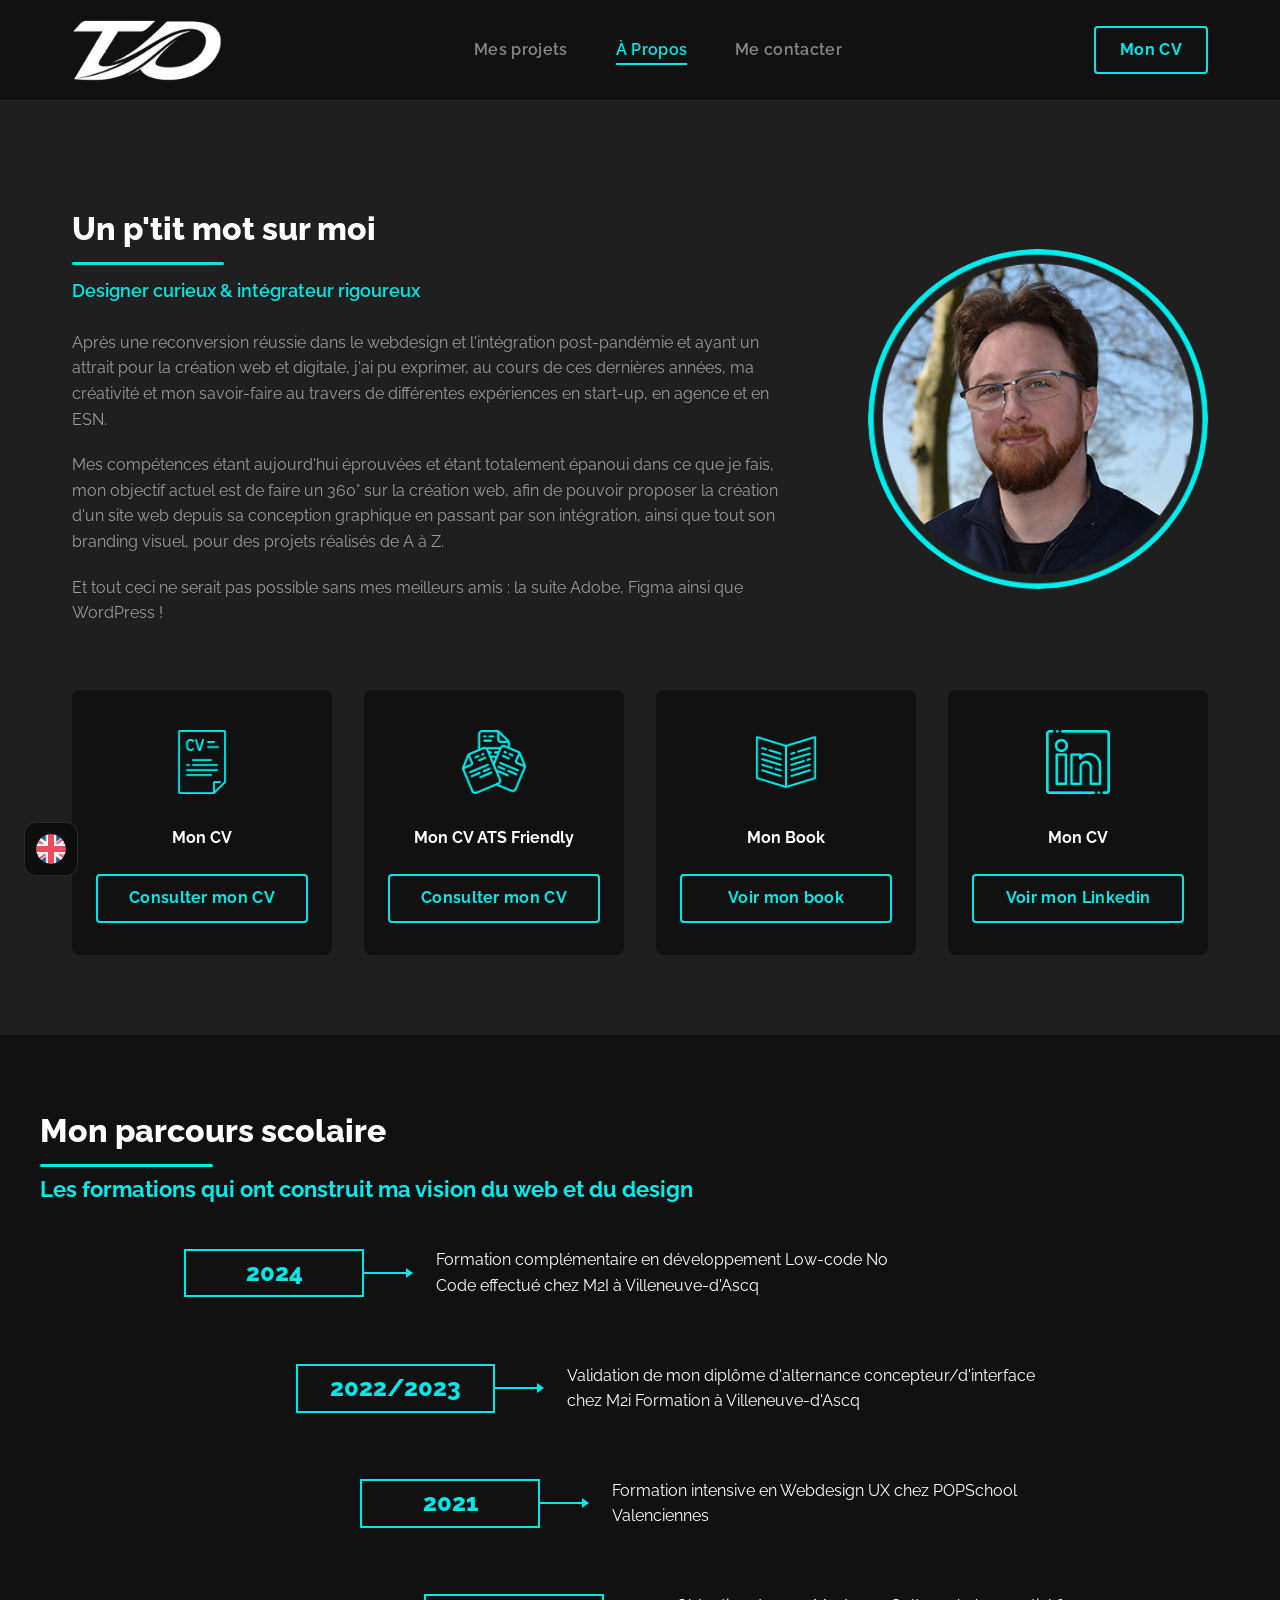
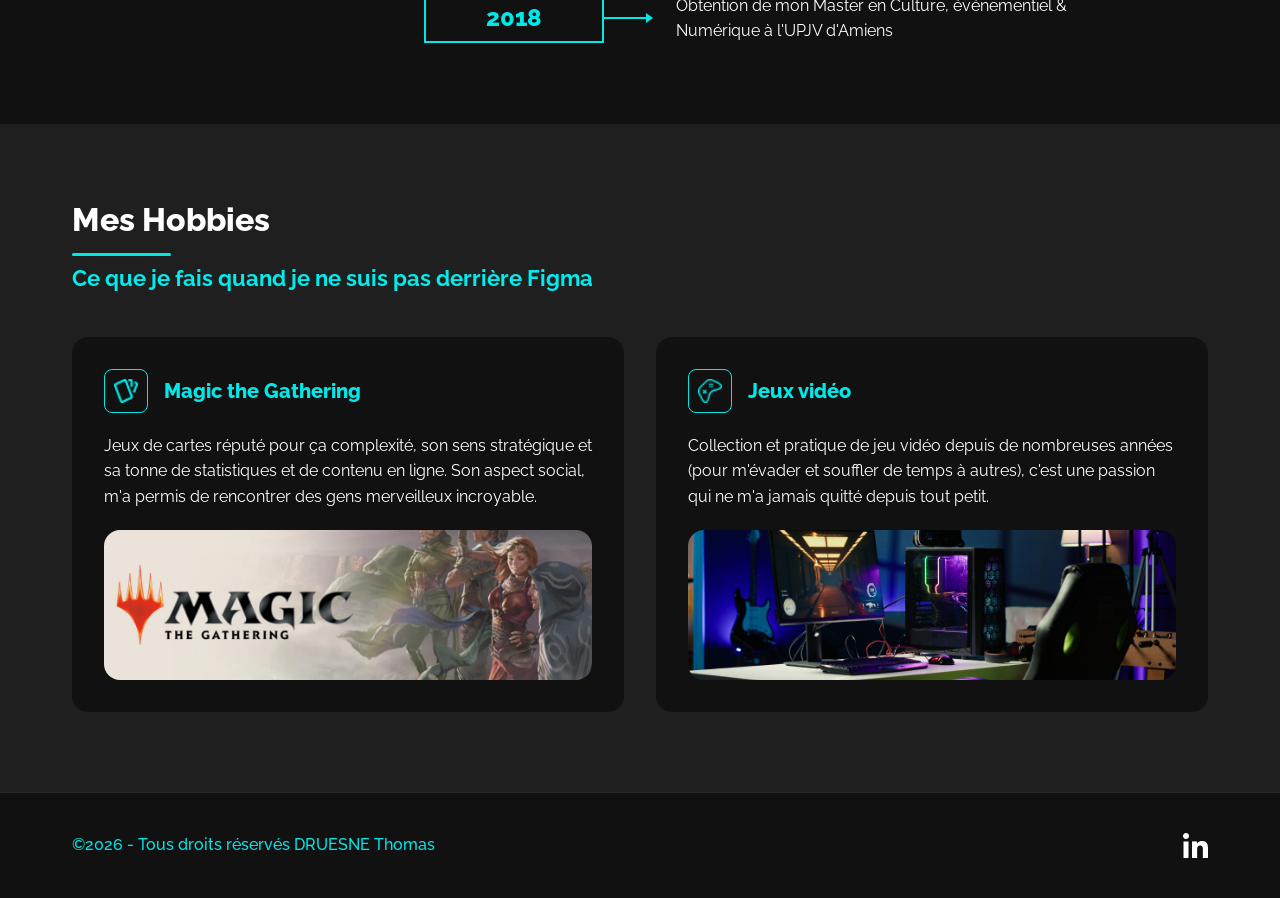
==== commit c71d6d51: "fin responsive + bouton langue" ====
--- a/a-propos.html
+++ b/a-propos.html
@@ -12,17 +12,22 @@
 </head>
 <body>
 
+  <!-- ===== LANG BUTTON ===== -->
+  <button class="lang-btn" id="lang-btn" aria-label="Switch language">
+    <img src="img/english_flag.png" alt="EN" id="lang-flag" />
+  </button>
+
   <header>
     <div class="header-inner">
       <a href="index.html" class="logo">
         <img src="img/logo-portfolio-white.png" alt="Logo TO" />
       </a>
       <nav id="main-nav">
-        <a href="projets.html">Mes projets</a>
-        <a href="a-propos.html">À Propos</a>
-        <a href="contact.html">Me contacter</a>
+        <a href="projets.html" data-fr="Mes projets" data-en="My projects">Mes projets</a>
+        <a href="a-propos.html" data-fr="À Propos" data-en="About">À Propos</a>
+        <a href="contact.html" data-fr="Me contacter" data-en="Contact me">Me contacter</a>
       </nav>
-      <a href="img/CV_DRUESNE_Thomas.pdf" class="btn-cv" target="_blank" rel="noopener">Mon CV</a>
+      <a href="img/CV_DRUESNE_Thomas.pdf" class="btn-cv" target="_blank" rel="noopener" data-fr="Mon CV" data-en="My Resume">Mon CV</a>
       <button class="hamburger" id="hamburger" aria-label="Menu">
         <span></span>
         <span></span>
@@ -37,11 +42,11 @@
     <section class="apropos-intro">
       <div class="apropos-intro-inner">
         <div class="apropos-intro-content">
-          <h1 class="apropos-title">Un p'tit mot sur moi</h1>
-          <p class="section-subtitle">Designer curieux & intégrateur rigoureux</p>
-          <p>Après une reconversion réussie dans le webdesign et l'intégration post-pandémie et ayant un attrait pour la création web et digitale, j'ai pu exprimer, au cours de ces dernières années, ma créativité et mon savoir-faire au travers de différentes expériences en start-up, en agence et en ESN.</p>
-          <p>Mes compétences étant aujourd'hui éprouvées et étant totalement épanoui dans ce que je fais, mon objectif actuel est de faire un 360° sur la création web, afin de pouvoir proposer la création d'un site web depuis sa conception graphique en passant par son intégration, ainsi que tout son branding visuel, pour des projets réalisés de A à Z.</p>
-          <p>Et tout ceci ne serait pas possible sans mes meilleurs amis : la suite Adobe, Figma ainsi que WordPress !</p>
+          <h1 class="apropos-title" data-fr="Un p'tit mot sur moi" data-en="A few words about me">Un p'tit mot sur moi</h1>
+          <p class="section-subtitle" data-fr="Designer curieux &amp; intégrateur rigoureux" data-en="Curious designer &amp; rigorous integrator">Designer curieux &amp; intégrateur rigoureux</p>
+          <p data-fr="Après une reconversion réussie dans le webdesign et l'intégration post-pandémie et ayant un attrait pour la création web et digitale, j'ai pu exprimer, au cours de ces dernières années, ma créativité et mon savoir-faire au travers de différentes expériences en start-up, en agence et en ESN." data-en="After a successful career change into webdesign and integration post-pandemic, and with a fondness for web and digital creation, I was able to express my creativity and expertise through various experiences in start-ups, agencies and IT service companies.">Après une reconversion réussie dans le webdesign et l'intégration post-pandémie et ayant un attrait pour la création web et digitale, j'ai pu exprimer, au cours de ces dernières années, ma créativité et mon savoir-faire au travers de différentes expériences en start-up, en agence et en ESN.</p>
+          <p data-fr="Mes compétences étant aujourd'hui éprouvées et étant totalement épanoui dans ce que je fais, mon objectif actuel est de faire un 360° sur la création web, afin de pouvoir proposer la création d'un site web depuis sa conception graphique en passant par son intégration, ainsi que tout son branding visuel, pour des projets réalisés de A à Z." data-en="My skills being now well-established and fully fulfilled in what I do, my current objective is to achieve a 360° in web creation, in order to offer website creation from graphic design through integration, along with all its visual branding, for projects carried out from A to Z.">Mes compétences étant aujourd'hui éprouvées et étant totalement épanoui dans ce que je fais, mon objectif actuel est de faire un 360° sur la création web, afin de pouvoir proposer la création d'un site web depuis sa conception graphique en passant par son intégration, ainsi que tout son branding visuel, pour des projets réalisés de A à Z.</p>
+          <p data-fr="Et tout ceci ne serait pas possible sans mes meilleurs amis : la suite Adobe, Figma ainsi que WordPress !" data-en="And all of this would not be possible without my best friends: the Adobe suite, Figma and WordPress!">Et tout ceci ne serait pas possible sans mes meilleurs amis : la suite Adobe, Figma ainsi que WordPress !</p>
         </div>
         <div class="apropos-intro-photo">
           <img src="img/photo_profil_a_propos.png" alt="Thomas Druesne" />
@@ -58,32 +63,32 @@
             <div class="apropos-card-picto">
               <img src="img/picto_cv_a_propos.png" alt="Mon CV" />
             </div>
-            <h3>Mon CV</h3>
-            <a href="img/CV_DRUESNE_Thomas.pdf" class="btn btn-secondary-filled" target="_blank" rel="noopener">Consulter mon CV</a>
+            <h3 data-fr="Mon CV" data-en="My Resume">Mon CV</h3>
+            <a href="img/CV_DRUESNE_Thomas.pdf" class="btn btn-secondary-filled" target="_blank" rel="noopener" data-fr="Consulter mon CV" data-en="View my Resume">Consulter mon CV</a>
           </div>
 
           <div class="apropos-card">
             <div class="apropos-card-picto">
               <img src="img/picto_cv_ats_a_propos.png" alt="Mon CV ATS Friendly" />
             </div>
-            <h3>Mon CV ATS Friendly</h3>
-            <a href="img/CV_DRUESNE_Thomas_ATS_Friendly.pdf" class="btn btn-secondary-filled" target="_blank" rel="noopener">Consulter mon CV</a>
+            <h3 data-fr="Mon CV ATS Friendly" data-en="My ATS Friendly Resume">Mon CV ATS Friendly</h3>
+            <a href="img/CV_DRUESNE_Thomas_ATS_Friendly.pdf" class="btn btn-secondary-filled" target="_blank" rel="noopener" data-fr="Consulter mon CV" data-en="View my Resume">Consulter mon CV</a>
           </div>
 
           <div class="apropos-card">
             <div class="apropos-card-picto">
               <img src="img/picto_book_a_propos.png" alt="Mon Book" />
             </div>
-            <h3>Mon Book</h3>
-            <a href="#" class="btn btn-secondary-filled">Voir mon book</a>
+            <h3 data-fr="Mon Book" data-en="My Portfolio">Mon Book</h3>
+            <a href="#" class="btn btn-secondary-filled" data-fr="Voir mon book" data-en="View my portfolio">Voir mon book</a>
           </div>
 
           <div class="apropos-card">
             <div class="apropos-card-picto">
               <img src="img/picto_linkedin_a_propos.png" alt="LinkedIn" />
             </div>
-            <h3>Mon CV</h3>
-            <a href="https://www.linkedin.com/in/thomas-druesne-webdesign-developpeur/" class="btn btn-secondary-filled" target="_blank" rel="noopener">Voir mon Linkedin</a>
+            <h3 data-fr="Mon CV" data-en="My Resume">Mon CV</h3>
+            <a href="https://www.linkedin.com/in/thomas-druesne-webdesign-developpeur/" class="btn btn-secondary-filled" target="_blank" rel="noopener" data-fr="Voir mon Linkedin" data-en="View my LinkedIn">Voir mon Linkedin</a>
           </div>
 
         </div>
@@ -99,33 +104,33 @@
     <section class="scolaire">
       <div class="scolaire-inner">
         <div class="section-header">
-          <h2 class="section-title section-title--lines">Mon parcours scolaire</h2>
-          <p class="section-subtitle">Les formations qui ont construit ma vision du web et du design</p>
+          <h2 class="section-title section-title--lines" data-fr="Mon parcours scolaire" data-en="My academic background">Mon parcours scolaire</h2>
+          <p class="section-subtitle" data-fr="Les formations qui ont construit ma vision du web et du design" data-en="The training that built my vision of the web and design">Les formations qui ont construit ma vision du web et du design</p>
         </div>
         <div class="scolaire-list">
 
           <div class="scolaire-item">
             <div class="scolaire-year-box">2024</div>
             <div class="scolaire-connector"></div>
-            <p class="scolaire-desc">Formation complémentaire en développement Low-code No Code effectué chez M2I à Villeneuve-d'Ascq</p>
+            <p class="scolaire-desc" data-fr="Formation complémentaire en développement Low-code No Code effectué chez M2I à Villeneuve-d'Ascq" data-en="Additional training in Low-code No Code development at M2I in Villeneuve-d'Ascq">Formation complémentaire en développement Low-code No Code effectué chez M2I à Villeneuve-d'Ascq</p>
           </div>
 
           <div class="scolaire-item">
             <div class="scolaire-year-box">2022/2023</div>
             <div class="scolaire-connector"></div>
-            <p class="scolaire-desc">Validation de mon diplôme d'alternance concepteur/d'interface chez M2i Formation à Villeneuve-d'Ascq</p>
+            <p class="scolaire-desc" data-fr="Validation de mon diplôme d'alternance concepteur/d'interface chez M2i Formation à Villeneuve-d'Ascq" data-en="Validation of my work-study diploma in interface design at M2i Formation in Villeneuve-d'Ascq">Validation de mon diplôme d'alternance concepteur/d'interface chez M2i Formation à Villeneuve-d'Ascq</p>
           </div>
 
           <div class="scolaire-item">
             <div class="scolaire-year-box">2021</div>
             <div class="scolaire-connector"></div>
-            <p class="scolaire-desc">Formation intensive en Webdesign UX chez POPSchool Valenciennes</p>
+            <p class="scolaire-desc" data-fr="Formation intensive en Webdesign UX chez POPSchool Valenciennes" data-en="Intensive training in UX Webdesign at POPSchool Valenciennes">Formation intensive en Webdesign UX chez POPSchool Valenciennes</p>
           </div>
 
           <div class="scolaire-item">
             <div class="scolaire-year-box">2018</div>
             <div class="scolaire-connector"></div>
-            <p class="scolaire-desc">Obtention de mon Master en Culture, événementiel &amp; Numérique à l'UPJV d'Amiens</p>
+            <p class="scolaire-desc" data-fr="Obtention de mon Master en Culture, événementiel &amp; Numérique à l'UPJV d'Amiens" data-en="Obtaining my Master's degree in Culture, Events &amp; Digital at the UPJV in Amiens">Obtention de mon Master en Culture, événementiel &amp; Numérique à l'UPJV d'Amiens</p>
           </div>
 
         </div>
@@ -136,8 +141,8 @@
     <section class="hobbies">
       <div class="hobbies-inner">
         <div class="section-header">
-          <h2 class="section-title section-title--lines">Mes Hobbies</h2>
-          <p class="section-subtitle">Ce que je fais quand je ne suis pas derrière Figma</p>
+          <h2 class="section-title section-title--lines" data-fr="Mes Hobbies" data-en="My Hobbies">Mes Hobbies</h2>
+          <p class="section-subtitle" data-fr="Ce que je fais quand je ne suis pas derrière Figma" data-en="What I do when I'm not behind Figma">Ce que je fais quand je ne suis pas derrière Figma</p>
         </div>
         <div class="hobbies-grid">
 
@@ -148,7 +153,7 @@
               </div>
               <h3>Magic the Gathering</h3>
             </div>
-            <p class="hobbies-desc">Jeux de cartes réputé pour ça complexité, son sens stratégique et sa tonne de statistiques et de contenu en ligne. Son aspect social, m'a permis de rencontrer des gens merveilleux incroyable.</p>
+            <p class="hobbies-desc" data-fr="Jeux de cartes réputé pour ça complexité, son sens stratégique et sa tonne de statistiques et de contenu en ligne. Son aspect social, m'a permis de rencontrer des gens merveilleux incroyable." data-en="Card game renowned for its complexity, strategic thinking and wealth of statistics and online content. Its social aspect allowed me to meet wonderful, incredible people.">Jeux de cartes réputé pour ça complexité, son sens stratégique et sa tonne de statistiques et de contenu en ligne. Son aspect social, m'a permis de rencontrer des gens merveilleux incroyable.</p>
             <div class="hobbies-img">
               <img src="img/img_hobby_mtg_a_propos.png" alt="Magic the Gathering" />
             </div>
@@ -159,9 +164,9 @@
               <div class="hobbies-picto-box">
                 <img src="img/picto_manette_hobbies.png" alt="Jeux vidéo" />
               </div>
-              <h3>Jeux vidéo</h3>
+              <h3 data-fr="Jeux vidéo" data-en="Video games">Jeux vidéo</h3>
             </div>
-            <p class="hobbies-desc">Collection et pratique de jeu vidéo depuis de nombreuses années (pour m'évader et souffler de temps à autres), c'est une passion qui ne m'a jamais quitté depuis tout petit.</p>
+            <p class="hobbies-desc" data-fr="Collection et pratique de jeu vidéo depuis de nombreuses années (pour m'évader et souffler de temps à autres), c'est une passion qui ne m'a jamais quitté depuis tout petit." data-en="Collecting and playing video games for many years (to escape and unwind from time to time), a passion that has never left me since childhood.">Collection et pratique de jeu vidéo depuis de nombreuses années (pour m'évader et souffler de temps à autres), c'est une passion qui ne m'a jamais quitté depuis tout petit.</p>
             <div class="hobbies-img">
               <img src="img/img_hobby_jv_a_propos.png" alt="Jeux vidéo" />
             </div>
@@ -175,7 +180,7 @@
 
   <footer>
     <div class="footer-inner">
-      <p class="footer-copy">©2026 - Tous droits réservés DRUESNE Thomas</p>
+      <p class="footer-copy" data-fr="©2026 - Tous droits réservés DRUESNE Thomas" data-en="©2026 - All rights reserved DRUESNE Thomas">©2026 - Tous droits réservés DRUESNE Thomas</p>
       <a href="https://www.linkedin.com/in/thomas-druesne-webdesign-developpeur/" class="footer-linkedin" target="_blank" rel="noopener">
         <img src="img/logo_lkd_footer.png" alt="LinkedIn" />
       </a>
@@ -184,5 +189,6 @@
 
   <script src="js/main.js"></script>
   <script src="js/a-propos.js"></script>
+  <script src="js/lang.js"></script>
 </body>
 </html>
--- a/css/style.css
+++ b/css/style.css
@@ -199,3 +199,54 @@
 .back-to-top:hover svg {
   stroke: var(--secondary);
 }
+
+/* ===== Language toggle button ===== */
+[data-fr] {
+  transition: opacity 0.18s ease;
+}
+
+.lang-btn {
+  position: fixed;
+  left: 24px;
+  bottom: 24px;
+  z-index: 1000;
+  width: 54px;
+  height: 54px;
+  background: #0d0d0d;
+  border: 1px solid rgba(255, 255, 255, 0.12);
+  border-radius: 12px;
+  cursor: pointer;
+  display: flex;
+  align-items: center;
+  justify-content: center;
+  transition: border-color 0.25s ease, transform 0.2s ease;
+}
+
+.lang-btn:hover {
+  border-color: var(--secondary);
+  transform: scale(1.08);
+}
+
+.lang-btn:active {
+  transform: scale(0.91);
+  transition: transform 0.08s ease;
+}
+
+.lang-btn img {
+  width: 30px;
+  height: 30px;
+  border-radius: 50%;
+  object-fit: cover;
+  display: block;
+  transition: opacity 0.18s ease;
+}
+
+@media (max-width: 900px) {
+  .lang-btn {
+    width: 44px;
+    height: 44px;
+    left: 14px;
+    bottom: 16px;
+    border-radius: 10px;
+  }
+}
--- a/css/header-footer.css
+++ b/css/header-footer.css
@@ -117,6 +117,10 @@
 .btn-cv:hover {
   color: var(--primary);
   border-color: var(--primary);
+}
+
+.btn-cv::after {
+  display: none !important;
 }
 
 /* Hamburger */
--- a/css/a-propos.css
+++ b/css/a-propos.css
@@ -112,7 +112,7 @@
 
 .apropos-cards-track {
   display: grid;
-  grid-template-columns: 1fr;
+  grid-template-columns: repeat(4, 1fr);
   gap: 2rem;
 }
 
@@ -435,6 +435,10 @@
     height: 220px;
   }
 
+  /* Cards tablette : 1 colonne */
+  .apropos-cards-track {
+    grid-template-columns: 1fr;
+  }
 
   /* Scolaire tablette : suppression de l'indentation, layout horizontal conservé */
   .scolaire-item:nth-child(1),
@@ -483,12 +487,20 @@
     padding: 3rem 1rem 2.5rem;
   }
 
+  .apropos-intro-inner {
+    text-align: left;
+  }
+
   .apropos-cards-section {
     padding: 0 1rem 3rem;
   }
 
   .apropos-title {
     font-size: 2rem;
+  }
+
+  .apropos-title::after {
+    left: 0;
   }
 
   .apropos-intro-photo img {
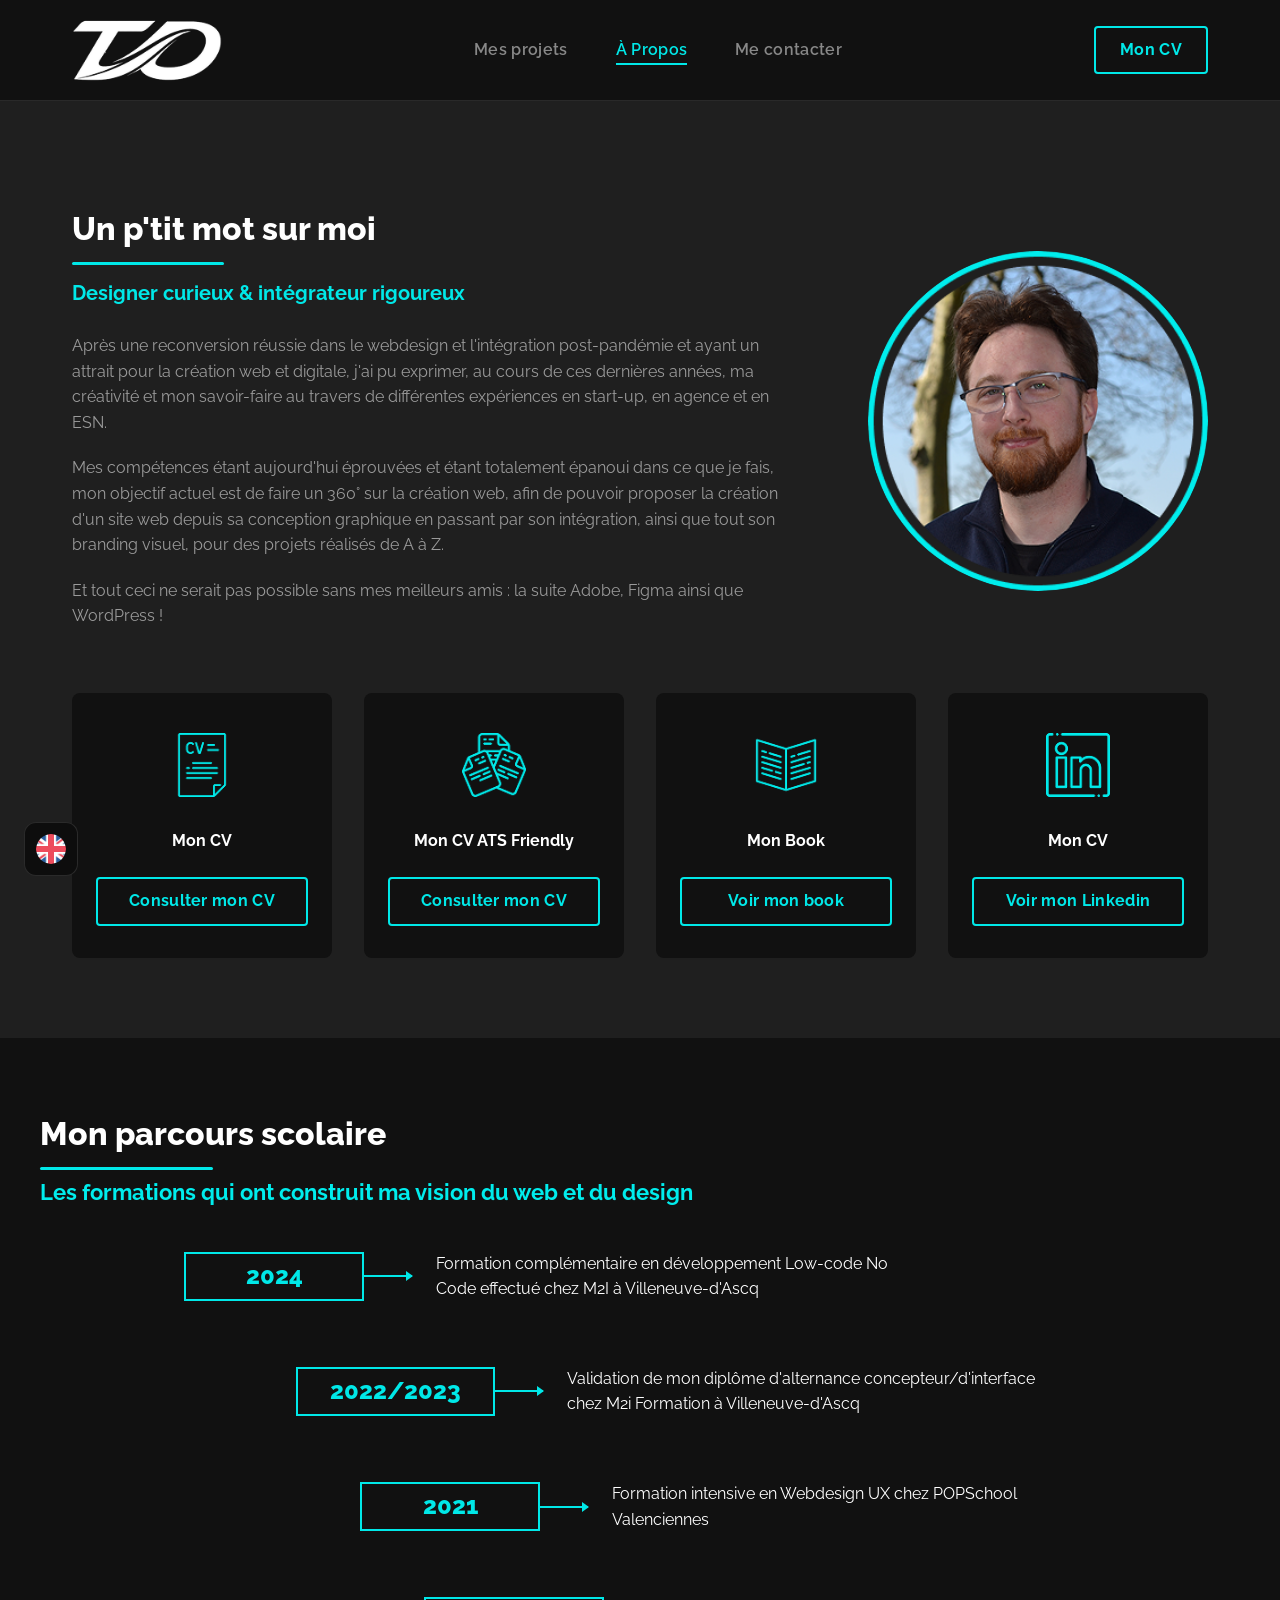
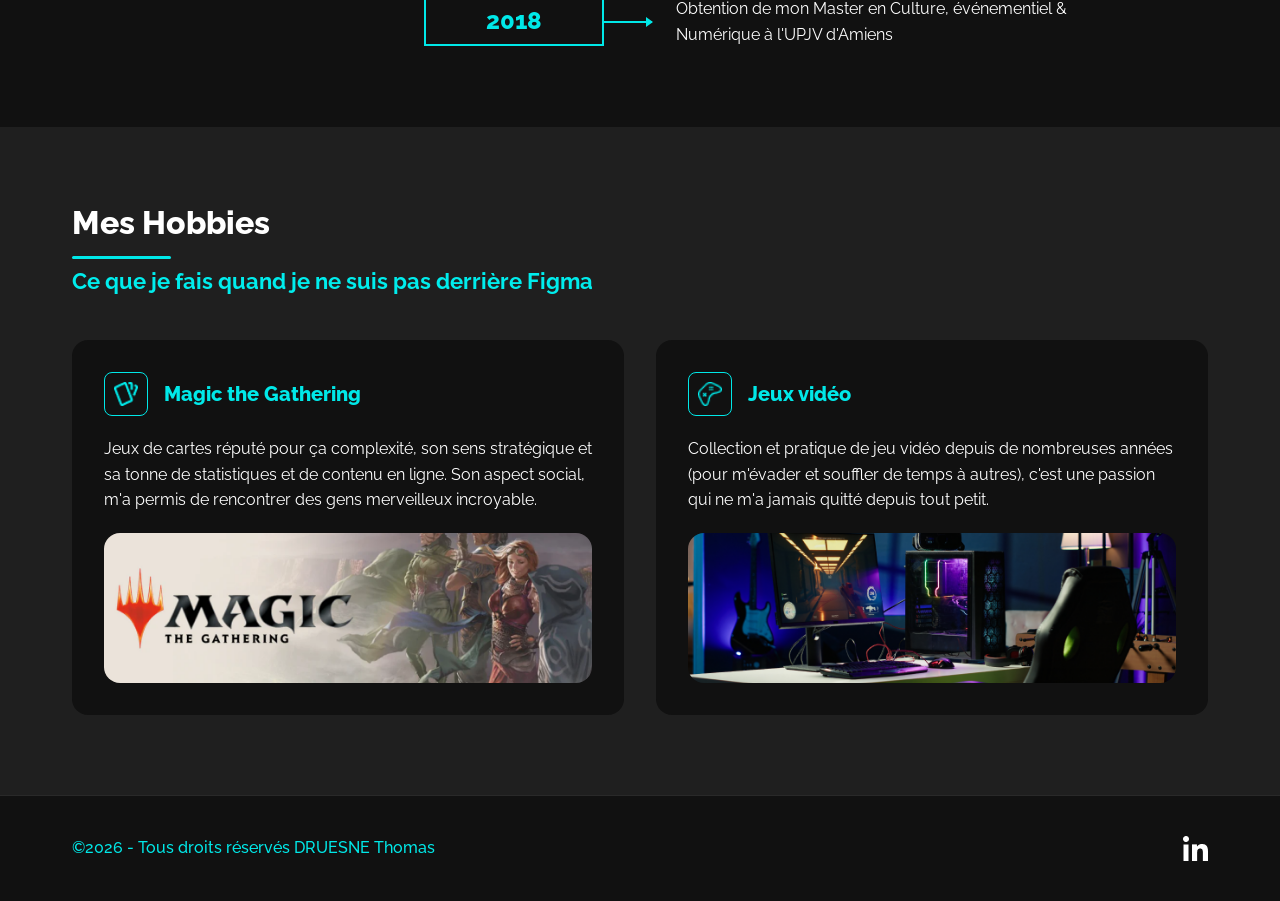
==== commit 99363d41: "finalisation + animation + favicon" ====
--- a/a-propos.html
+++ b/a-propos.html
@@ -4,6 +4,7 @@
   <meta charset="UTF-8" />
   <meta name="viewport" content="width=device-width, initial-scale=1.0" />
   <title>Portfolio - À propos</title>
+  <link rel="icon" type="image/png" href="img/favicon.png" />
   <link rel="preconnect" href="https://fonts.googleapis.com" />
   <link rel="preconnect" href="https://fonts.gstatic.com" crossorigin />
   <link rel="stylesheet" href="css/style.css" />
@@ -80,7 +81,7 @@
               <img src="img/picto_book_a_propos.png" alt="Mon Book" />
             </div>
             <h3 data-fr="Mon Book" data-en="My Portfolio">Mon Book</h3>
-            <a href="#" class="btn btn-secondary-filled" data-fr="Voir mon book" data-en="View my portfolio">Voir mon book</a>
+            <a href="img/mon_book_graphique.pdf" class="btn btn-secondary-filled" target="_blank" rel="noopener" data-fr="Voir mon book" data-en="View my portfolio">Voir mon book</a>
           </div>
 
           <div class="apropos-card">
--- a/css/style.css
+++ b/css/style.css
@@ -79,7 +79,11 @@
   letter-spacing: 0.02em;
   cursor: pointer;
   border: 2px solid transparent;
-  transition: background 0.3s ease, color 0.3s ease, border-color 0.3s ease;
+  transition: background 0.3s ease, color 0.3s ease, border-color 0.3s ease, transform 0.5s ease-out;
+}
+
+.btn:hover {
+  transform: translateY(-4px);
 }
 
 .btn-outline {
@@ -91,6 +95,7 @@
 .btn-outline:hover {
   background: var(--primary);
   color: var(--bg);
+  transform: translateY(-4px);
 }
 
 .btn-outline-secondary {
@@ -102,6 +107,7 @@
 .btn-outline-secondary:hover {
   background: var(--secondary);
   color: var(--bg);
+  transform: translateY(-4px);
 }
 
 /* Bouton outline secondaire → cyan outline blanc au hover */
@@ -109,12 +115,13 @@
   background: transparent;
   border-color: var(--secondary);
   color: var(--secondary);
-  transition: color 0.35s ease, border-color 0.35s ease;
+  transition: color 0.35s ease, border-color 0.35s ease, transform 0.3s ease;
 }
 
 .btn-secondary-filled:hover {
   border-color: var(--primary);
   color: var(--primary);
+  transform: translateY(-4px);
 }
 
 /* ===== Titre de section — ALIGNÉ À GAUCHE ===== */
@@ -241,6 +248,7 @@
   transition: opacity 0.18s ease;
 }
 
+
 @media (max-width: 900px) {
   .lang-btn {
     width: 44px;
--- a/css/header-footer.css
+++ b/css/header-footer.css
@@ -111,12 +111,13 @@
   font-size: 1rem;
   font-weight: 700;
   letter-spacing: 0.02em;
-  transition: color 0.35s ease, border-color 0.35s ease;
+  transition: color 0.35s ease, border-color 0.35s ease, transform 0.3s ease;
 }
 
 .btn-cv:hover {
   color: var(--primary);
   border-color: var(--primary);
+  transform: translateY(-4px);
 }
 
 .btn-cv::after {
--- a/css/a-propos.css
+++ b/css/a-propos.css
@@ -54,8 +54,8 @@
 }
 
 .apropos-intro-content .section-subtitle {
-  font-size: 1.125rem;
-  font-weight: 600;
+  font-size: 1.25rem;
+  font-weight: 700;
   color: var(--secondary);
   margin-bottom: 1.5rem;
 }
@@ -178,12 +178,13 @@
   display: flex;
   align-items: center;
   justify-content: center;
-  transition: background 0.3s ease, color 0.3s ease;
+  transition: background 0.3s ease, color 0.3s ease, transform 0.3s ease;
 }
 
 .apropos-nav-btn:hover {
   background: var(--secondary);
   color: var(--bg);
+  transform: translateY(-4px);
 }
 
 /* ============================================================
@@ -380,6 +381,62 @@
 }
 
 /* ============================================================
+   ANIMATIONS — page à propos uniquement
+============================================================ */
+
+.anim-from-left {
+  opacity: 0;
+  transform: translateX(-420px);
+  transition: opacity 1.2s ease, transform 1.2s ease;
+}
+
+.anim-from-right {
+  opacity: 0;
+  transform: translateX(420px);
+  transition: opacity 1.2s ease, transform 1.2s ease;
+}
+
+.anim-from-bottom {
+  opacity: 0;
+  transform: translateY(40px);
+  transition: opacity 1s ease, transform 1s ease;
+}
+
+.anim-from-left.is-visible,
+.anim-from-right.is-visible,
+.anim-from-bottom.is-visible {
+  opacity: 1;
+  transform: none;
+}
+
+/* Hobbies — décalage visuel par rapport aux autres sections */
+.hobbies-card.anim-from-left {
+  transform: translateX(-280px);
+  transition: opacity 1.1s ease, transform 1.1s ease;
+}
+
+.hobbies-card.anim-from-right {
+  transform: translateX(280px);
+  transition: opacity 1.1s ease, transform 1.1s ease;
+}
+
+/* Reset explicite pour éviter le conflit de spécificité */
+.hobbies-card.anim-from-left.is-visible,
+.hobbies-card.anim-from-right.is-visible {
+  opacity: 1;
+  transform: none;
+}
+
+@media (prefers-reduced-motion: reduce) {
+  .anim-from-right,
+  .anim-from-bottom {
+    opacity: 1 !important;
+    transform: none !important;
+    transition: none !important;
+  }
+}
+
+/* ============================================================
    RESPONSIVE
 ============================================================ */
 
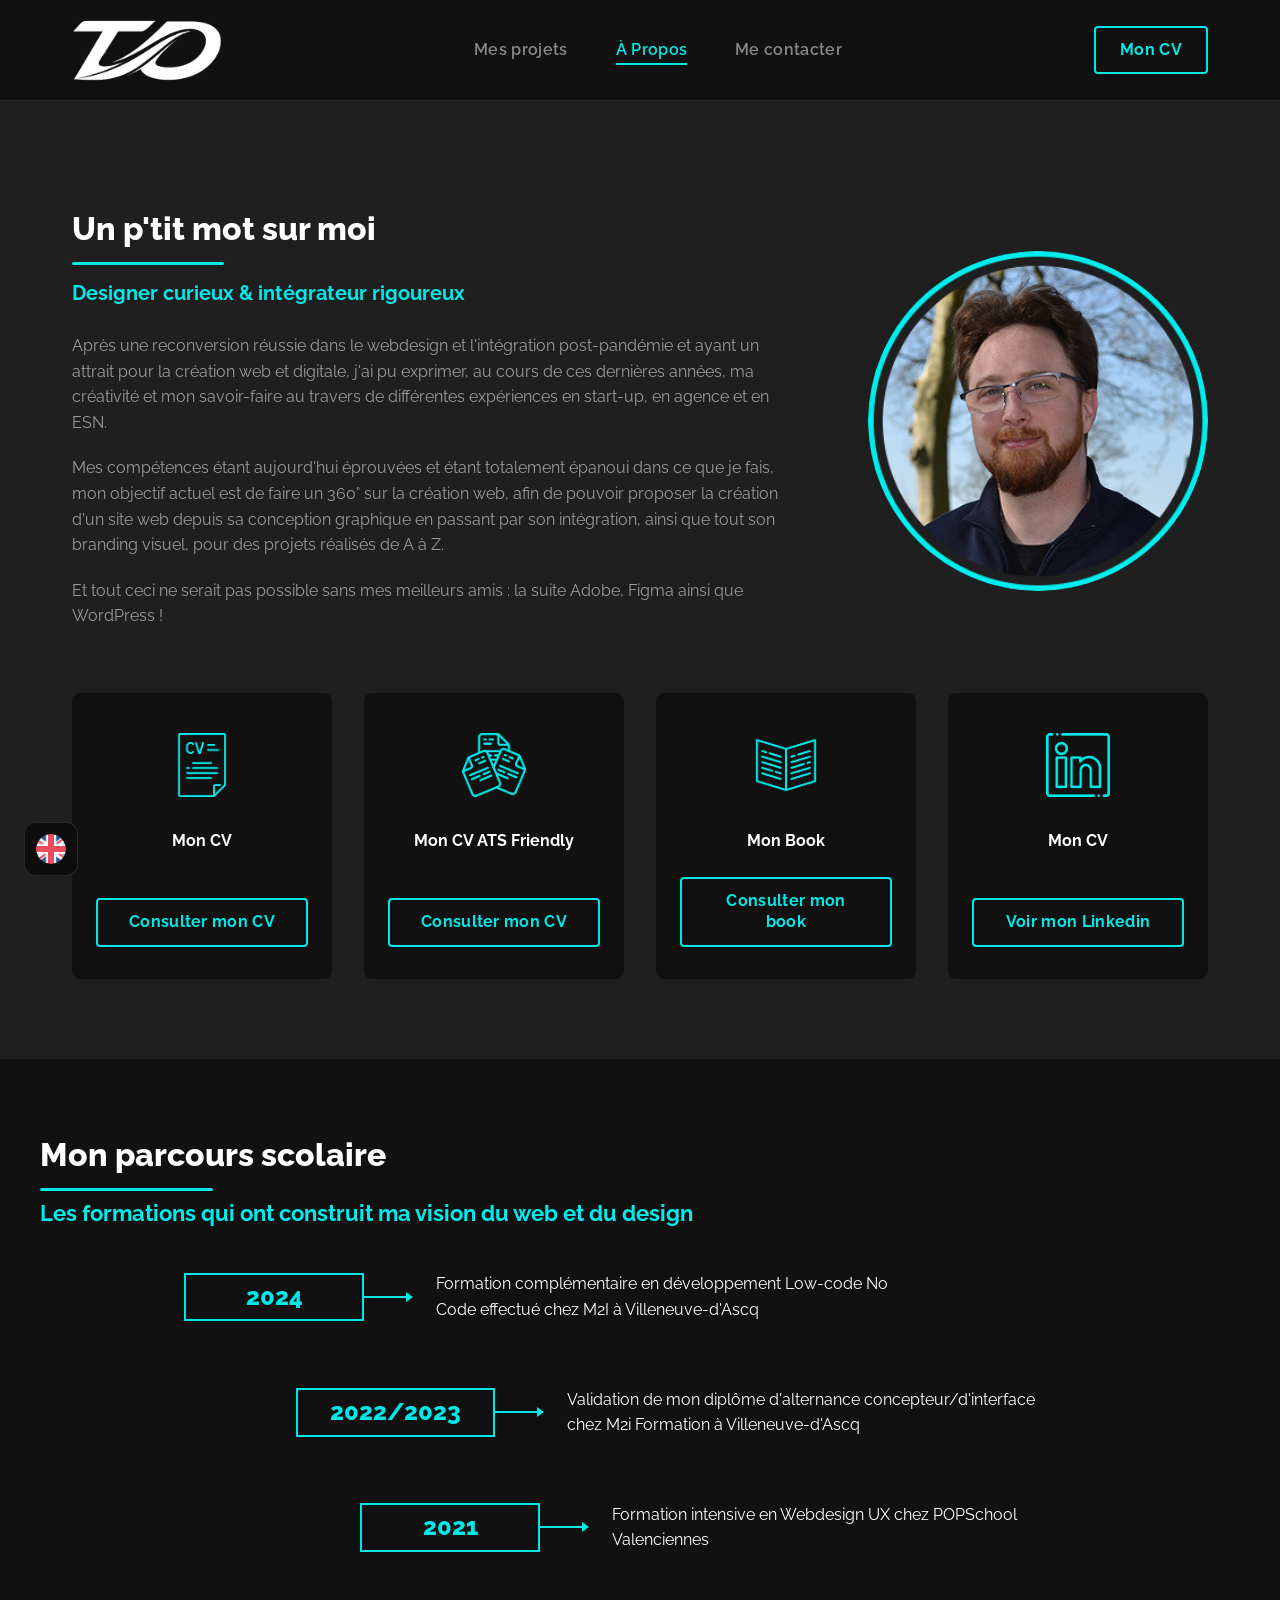
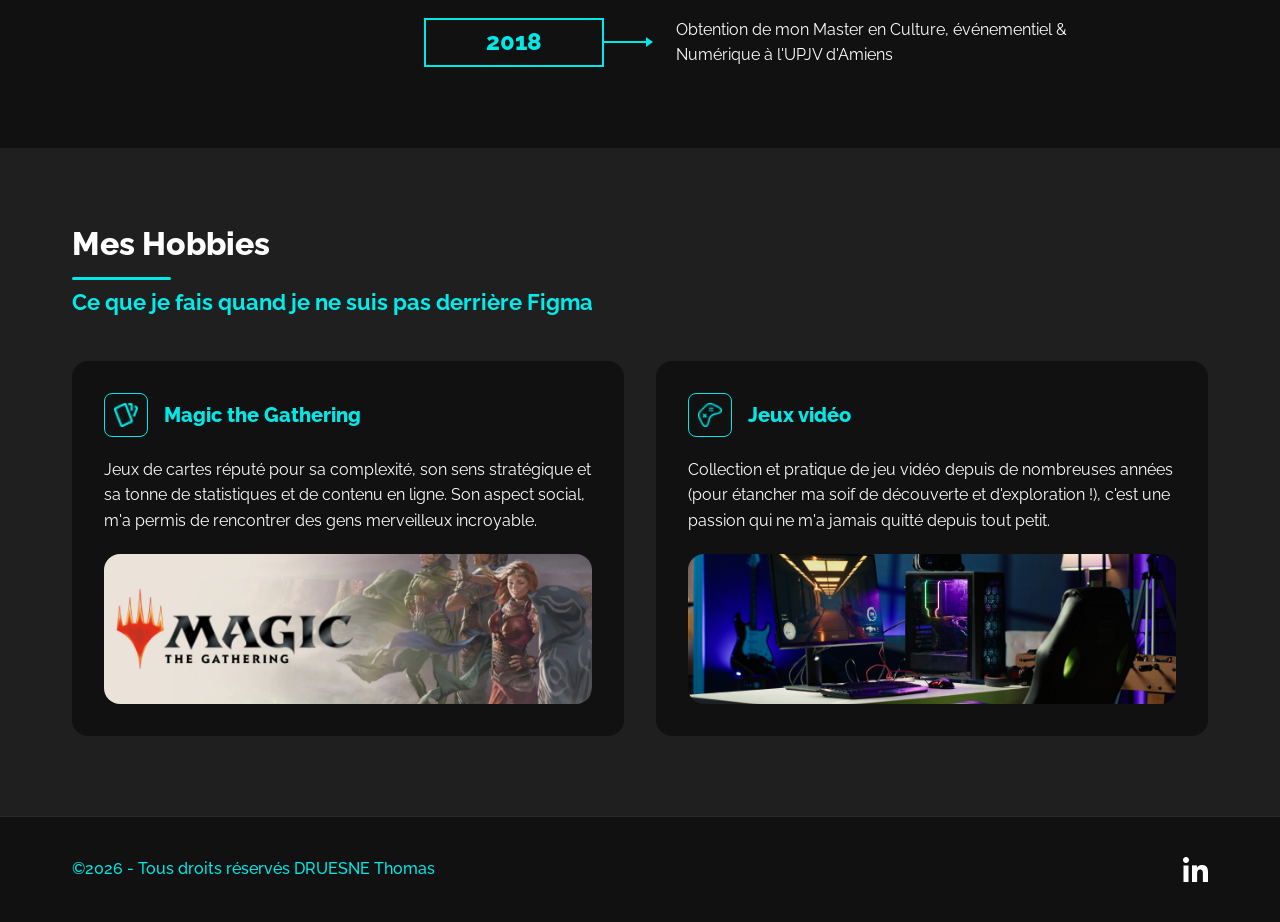
==== commit 44944186: "ajouts et modifications finales + book" ====
--- a/a-propos.html
+++ b/a-propos.html
@@ -81,7 +81,7 @@
               <img src="img/picto_book_a_propos.png" alt="Mon Book" />
             </div>
             <h3 data-fr="Mon Book" data-en="My Portfolio">Mon Book</h3>
-            <a href="img/mon_book_graphique.pdf" class="btn btn-secondary-filled" target="_blank" rel="noopener" data-fr="Voir mon book" data-en="View my portfolio">Voir mon book</a>
+            <a href="img/book_graphique_druesne_thomas.pdf" class="btn btn-secondary-filled" target="_blank" rel="noopener" data-fr="Consulter mon book" data-en="View my portfolio">Consulter mon book</a>
           </div>
 
           <div class="apropos-card">
@@ -154,7 +154,7 @@
               </div>
               <h3>Magic the Gathering</h3>
             </div>
-            <p class="hobbies-desc" data-fr="Jeux de cartes réputé pour ça complexité, son sens stratégique et sa tonne de statistiques et de contenu en ligne. Son aspect social, m'a permis de rencontrer des gens merveilleux incroyable." data-en="Card game renowned for its complexity, strategic thinking and wealth of statistics and online content. Its social aspect allowed me to meet wonderful, incredible people.">Jeux de cartes réputé pour ça complexité, son sens stratégique et sa tonne de statistiques et de contenu en ligne. Son aspect social, m'a permis de rencontrer des gens merveilleux incroyable.</p>
+            <p class="hobbies-desc" data-fr="Jeux de cartes réputé pour sa complexité, son sens stratégique et sa tonne de statistiques et de contenu en ligne. Son aspect social, m'a permis de rencontrer des gens merveilleux incroyable." data-en="Card game renowned for its complexity, strategic thinking and wealth of statistics and online content. Its social aspect allowed me to meet wonderful, incredible people.">Jeux de cartes réputé pour ça complexité, son sens stratégique et sa tonne de statistiques et de contenu en ligne. Son aspect social, m'a permis de rencontrer des gens merveilleux incroyable.</p>
             <div class="hobbies-img">
               <img src="img/img_hobby_mtg_a_propos.png" alt="Magic the Gathering" />
             </div>
@@ -167,7 +167,7 @@
               </div>
               <h3 data-fr="Jeux vidéo" data-en="Video games">Jeux vidéo</h3>
             </div>
-            <p class="hobbies-desc" data-fr="Collection et pratique de jeu vidéo depuis de nombreuses années (pour m'évader et souffler de temps à autres), c'est une passion qui ne m'a jamais quitté depuis tout petit." data-en="Collecting and playing video games for many years (to escape and unwind from time to time), a passion that has never left me since childhood.">Collection et pratique de jeu vidéo depuis de nombreuses années (pour m'évader et souffler de temps à autres), c'est une passion qui ne m'a jamais quitté depuis tout petit.</p>
+            <p class="hobbies-desc" data-fr="Collection et pratique de jeu vidéo depuis de nombreuses années (pour étancher ma soif de découverte et d'exploration !), c'est une passion qui ne m'a jamais quitté depuis tout petit." data-en="Collecting and playing video games for many years (to escape and unwind from time to time), a passion that has never left me since childhood.">Collection et pratique de jeu vidéo depuis de nombreuses années (pour m'évader et souffler de temps à autres), c'est une passion qui ne m'a jamais quitté depuis tout petit.</p>
             <div class="hobbies-img">
               <img src="img/img_hobby_jv_a_propos.png" alt="Jeux vidéo" />
             </div>
--- a/css/style.css
+++ b/css/style.css
@@ -79,7 +79,7 @@
   letter-spacing: 0.02em;
   cursor: pointer;
   border: 2px solid transparent;
-  transition: background 0.3s ease, color 0.3s ease, border-color 0.3s ease, transform 0.5s ease-out;
+  transition: background 0.3s ease, color 0.3s ease, border-color 0.3s ease, transform 0.3s ease-out;
 }
 
 .btn:hover {
@@ -115,13 +115,34 @@
   background: transparent;
   border-color: var(--secondary);
   color: var(--secondary);
-  transition: color 0.35s ease, border-color 0.35s ease, transform 0.3s ease;
+  transition: color 0.35s ease, border-color 0.35s ease, transform 0.3s ease-out;
 }
 
 .btn-secondary-filled:hover {
   border-color: var(--primary);
   color: var(--primary);
   transform: translateY(-4px);
+}
+
+/* ===== FORCE TRANSITION TRANSFORM SUR TOUS LES BOUTONS =====
+   Cette règle utilise !important pour s'assurer que le surélèvement
+   au hover soit TOUJOURS animé, peu importe l'ordre de chargement
+   ou les transitions définies dans les CSS spécifiques de chaque page.
+
+   Sans cela, certains boutons héritent d'une transition qui n'inclut
+   pas la propriété `transform`, causant un saut instantané au hover. */
+.btn,
+.btn-cv,
+.btn-hero-primary,
+.btn-hero-secondary,
+.btn-voir-site,
+.btn-secondary-filled,
+.btn-submit,
+.apropos-nav-btn {
+  transition: background 0.3s ease,
+              color 0.3s ease,
+              border-color 0.3s ease,
+              transform 0.3s ease-out !important;
 }
 
 /* ===== Titre de section — ALIGNÉ À GAUCHE ===== */
--- a/css/header-footer.css
+++ b/css/header-footer.css
@@ -111,7 +111,7 @@
   font-size: 1rem;
   font-weight: 700;
   letter-spacing: 0.02em;
-  transition: color 0.35s ease, border-color 0.35s ease, transform 0.3s ease;
+  transition: color 0.35s ease, border-color 0.35s ease, transform 0.3s ease-out;
 }
 
 .btn-cv:hover {
--- a/css/a-propos.css
+++ b/css/a-propos.css
@@ -125,7 +125,7 @@
   align-items: center;
   text-align: center;
   gap: 1.25rem;
-  transition: box-shadow 0.3s ease;
+  transition: box-shadow 0.5s ease;
 }
 
 .apropos-card:hover {
@@ -178,7 +178,7 @@
   display: flex;
   align-items: center;
   justify-content: center;
-  transition: background 0.3s ease, color 0.3s ease, transform 0.3s ease;
+  transition: background 0.3s ease, color 0.3s ease, transform 0.3s ease-out;
 }
 
 .apropos-nav-btn:hover {
@@ -402,9 +402,16 @@
   transition: opacity 1s ease, transform 1s ease;
 }
 
+/* Fade uniquement — pour la photo intro */
+.anim-fade {
+  opacity: 0;
+  transition: opacity 1.2s ease;
+}
+
 .anim-from-left.is-visible,
 .anim-from-right.is-visible,
-.anim-from-bottom.is-visible {
+.anim-from-bottom.is-visible,
+.anim-fade.is-visible {
   opacity: 1;
   transform: none;
 }
@@ -425,6 +432,20 @@
 .hobbies-card.anim-from-right.is-visible {
   opacity: 1;
   transform: none;
+}
+
+/* Tablette & Mobile — aucune animation */
+@media (max-width: 900px) {
+  .anim-from-left,
+  .anim-from-right,
+  .anim-from-bottom,
+  .anim-fade,
+  .hobbies-card.anim-from-left,
+  .hobbies-card.anim-from-right {
+    opacity: 1 !important;
+    transform: none !important;
+    transition: none !important;
+  }
 }
 
 @media (prefers-reduced-motion: reduce) {
@@ -558,6 +579,7 @@
 
   .apropos-title::after {
     left: 0;
+    transform: none;
   }
 
   .apropos-intro-photo img {
@@ -608,6 +630,6 @@
   }
 
   .hobbies-img img {
-    height: 150px;
-  }
-}
+    height: 100px;
+  }
+}
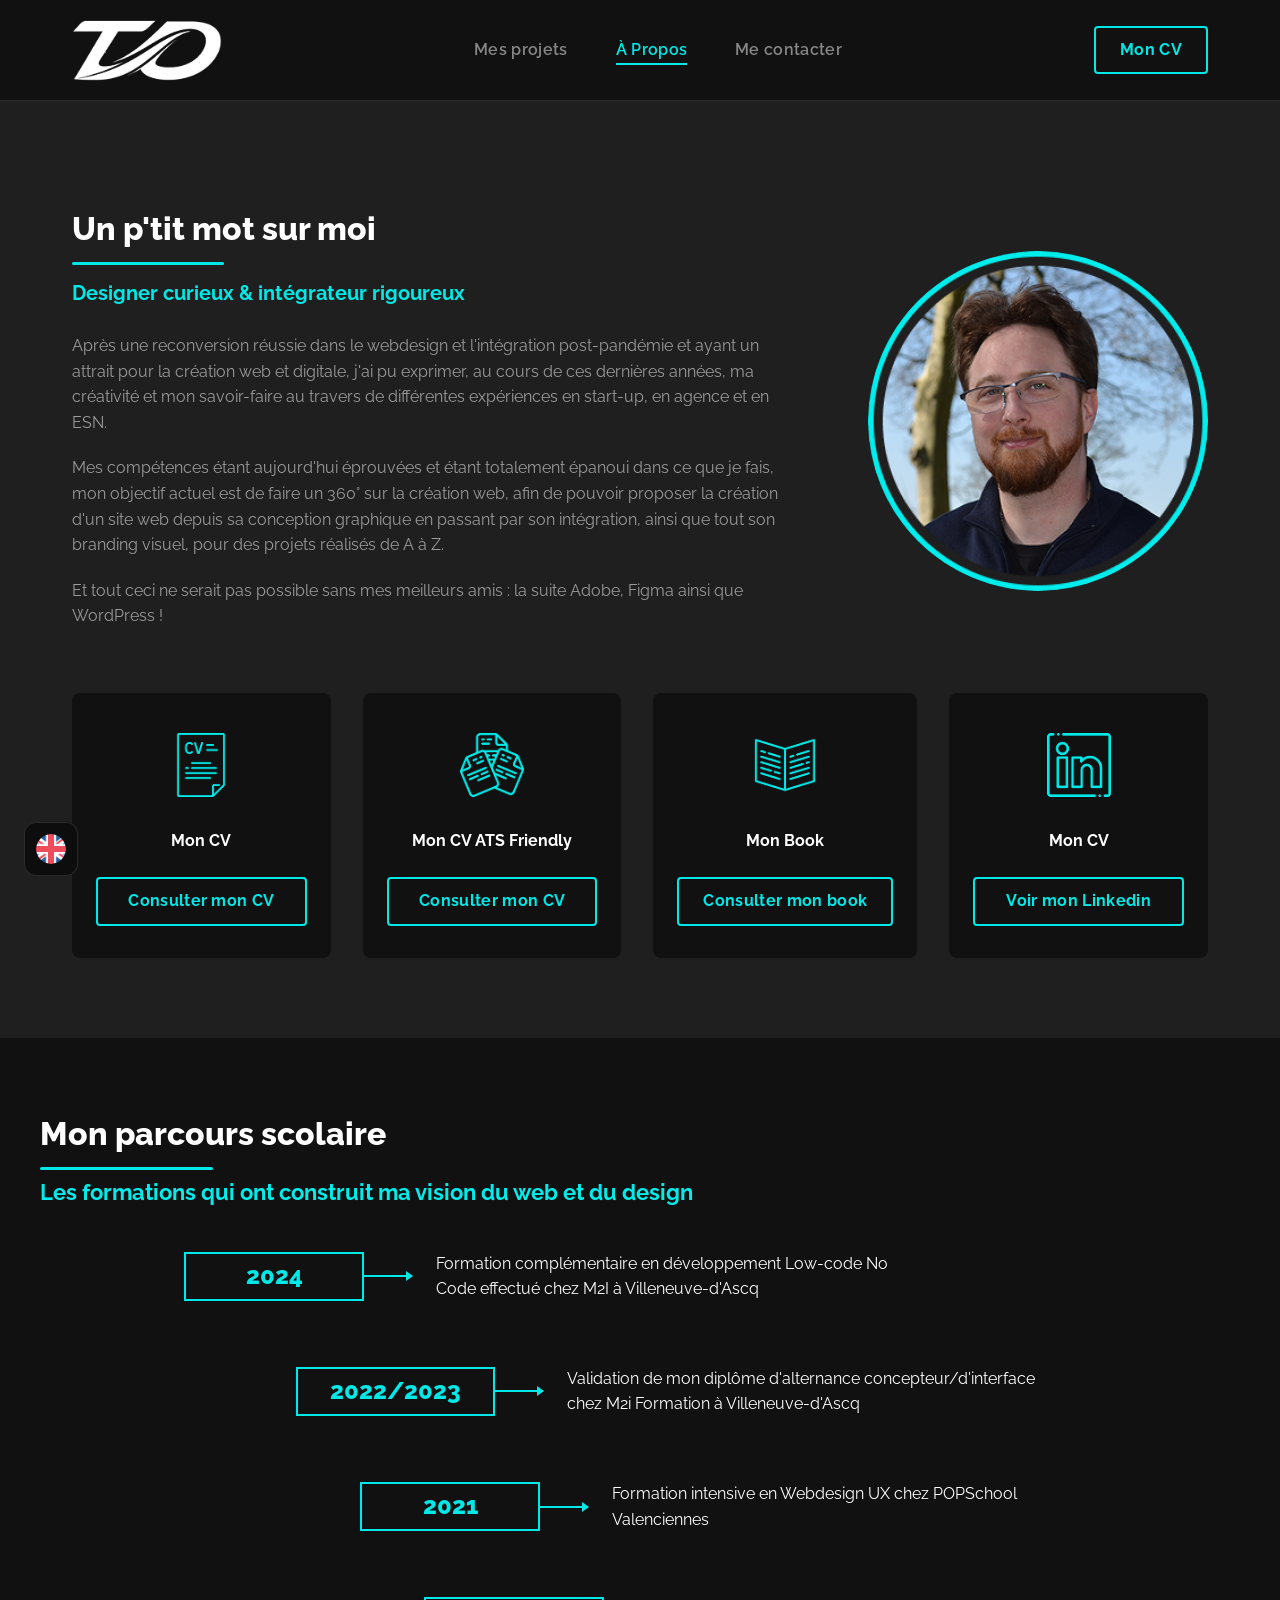
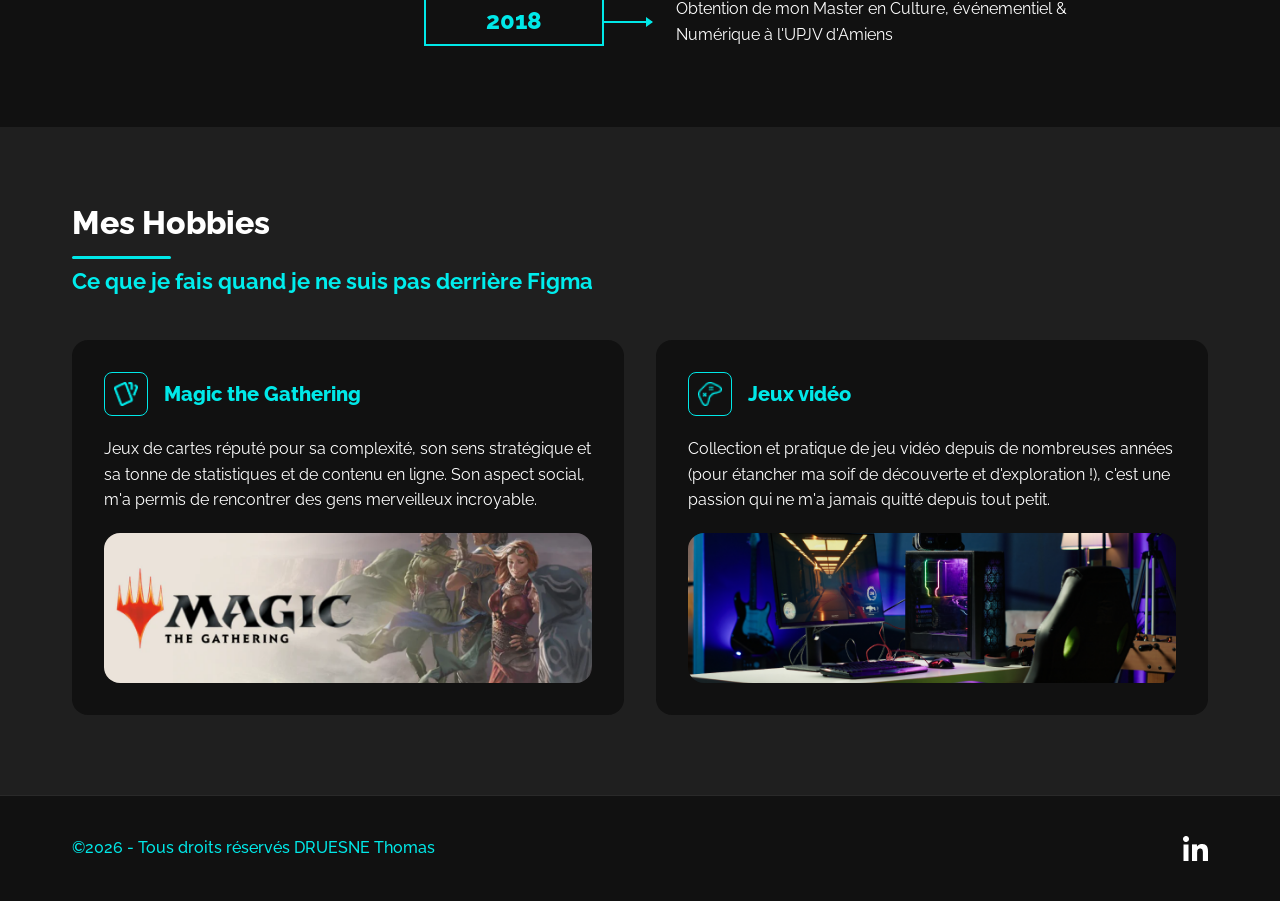
==== commit d398ff99: "refactor: centralise header/footer injection in main.js Remove duplicated header and footer HTML fro" ====
--- a/a-propos.html
+++ b/a-propos.html
@@ -13,29 +13,6 @@
 </head>
 <body>
 
-  <!-- ===== LANG BUTTON ===== -->
-  <button class="lang-btn" id="lang-btn" aria-label="Switch language">
-    <img src="img/english_flag.png" alt="EN" id="lang-flag" />
-  </button>
-
-  <header>
-    <div class="header-inner">
-      <a href="index.html" class="logo">
-        <img src="img/logo-portfolio-white.png" alt="Logo TO" />
-      </a>
-      <nav id="main-nav">
-        <a href="projets.html" data-fr="Mes projets" data-en="My projects">Mes projets</a>
-        <a href="a-propos.html" data-fr="À Propos" data-en="About">À Propos</a>
-        <a href="contact.html" data-fr="Me contacter" data-en="Contact me">Me contacter</a>
-      </nav>
-      <a href="img/CV_DRUESNE_Thomas.pdf" class="btn-cv" target="_blank" rel="noopener" data-fr="Mon CV" data-en="My Resume">Mon CV</a>
-      <button class="hamburger" id="hamburger" aria-label="Menu">
-        <span></span>
-        <span></span>
-        <span></span>
-      </button>
-    </div>
-  </header>
 
   <main>
 
@@ -179,14 +156,6 @@
 
   </main>
 
-  <footer>
-    <div class="footer-inner">
-      <p class="footer-copy" data-fr="©2026 - Tous droits réservés DRUESNE Thomas" data-en="©2026 - All rights reserved DRUESNE Thomas">©2026 - Tous droits réservés DRUESNE Thomas</p>
-      <a href="https://www.linkedin.com/in/thomas-druesne-webdesign-developpeur/" class="footer-linkedin" target="_blank" rel="noopener">
-        <img src="img/logo_lkd_footer.png" alt="LinkedIn" />
-      </a>
-    </div>
-  </footer>
 
   <script src="js/main.js"></script>
   <script src="js/a-propos.js"></script>
--- a/css/style.css
+++ b/css/style.css
@@ -80,6 +80,7 @@
   cursor: pointer;
   border: 2px solid transparent;
   transition: background 0.3s ease, color 0.3s ease, border-color 0.3s ease, transform 0.3s ease-out;
+  white-space: nowrap;
 }
 
 .btn:hover {
--- a/css/a-propos.css
+++ b/css/a-propos.css
@@ -587,6 +587,14 @@
     height: 180px;
   }
 
+  /* Border radius mobile : 8px */
+  .hobbies-card {
+    border-radius: 8px;
+  }
+
+  .hobbies-img {
+    border-radius: 8px;
+  }
 
   /* Scolaire mobile : empilement vertical */
   .scolaire {
